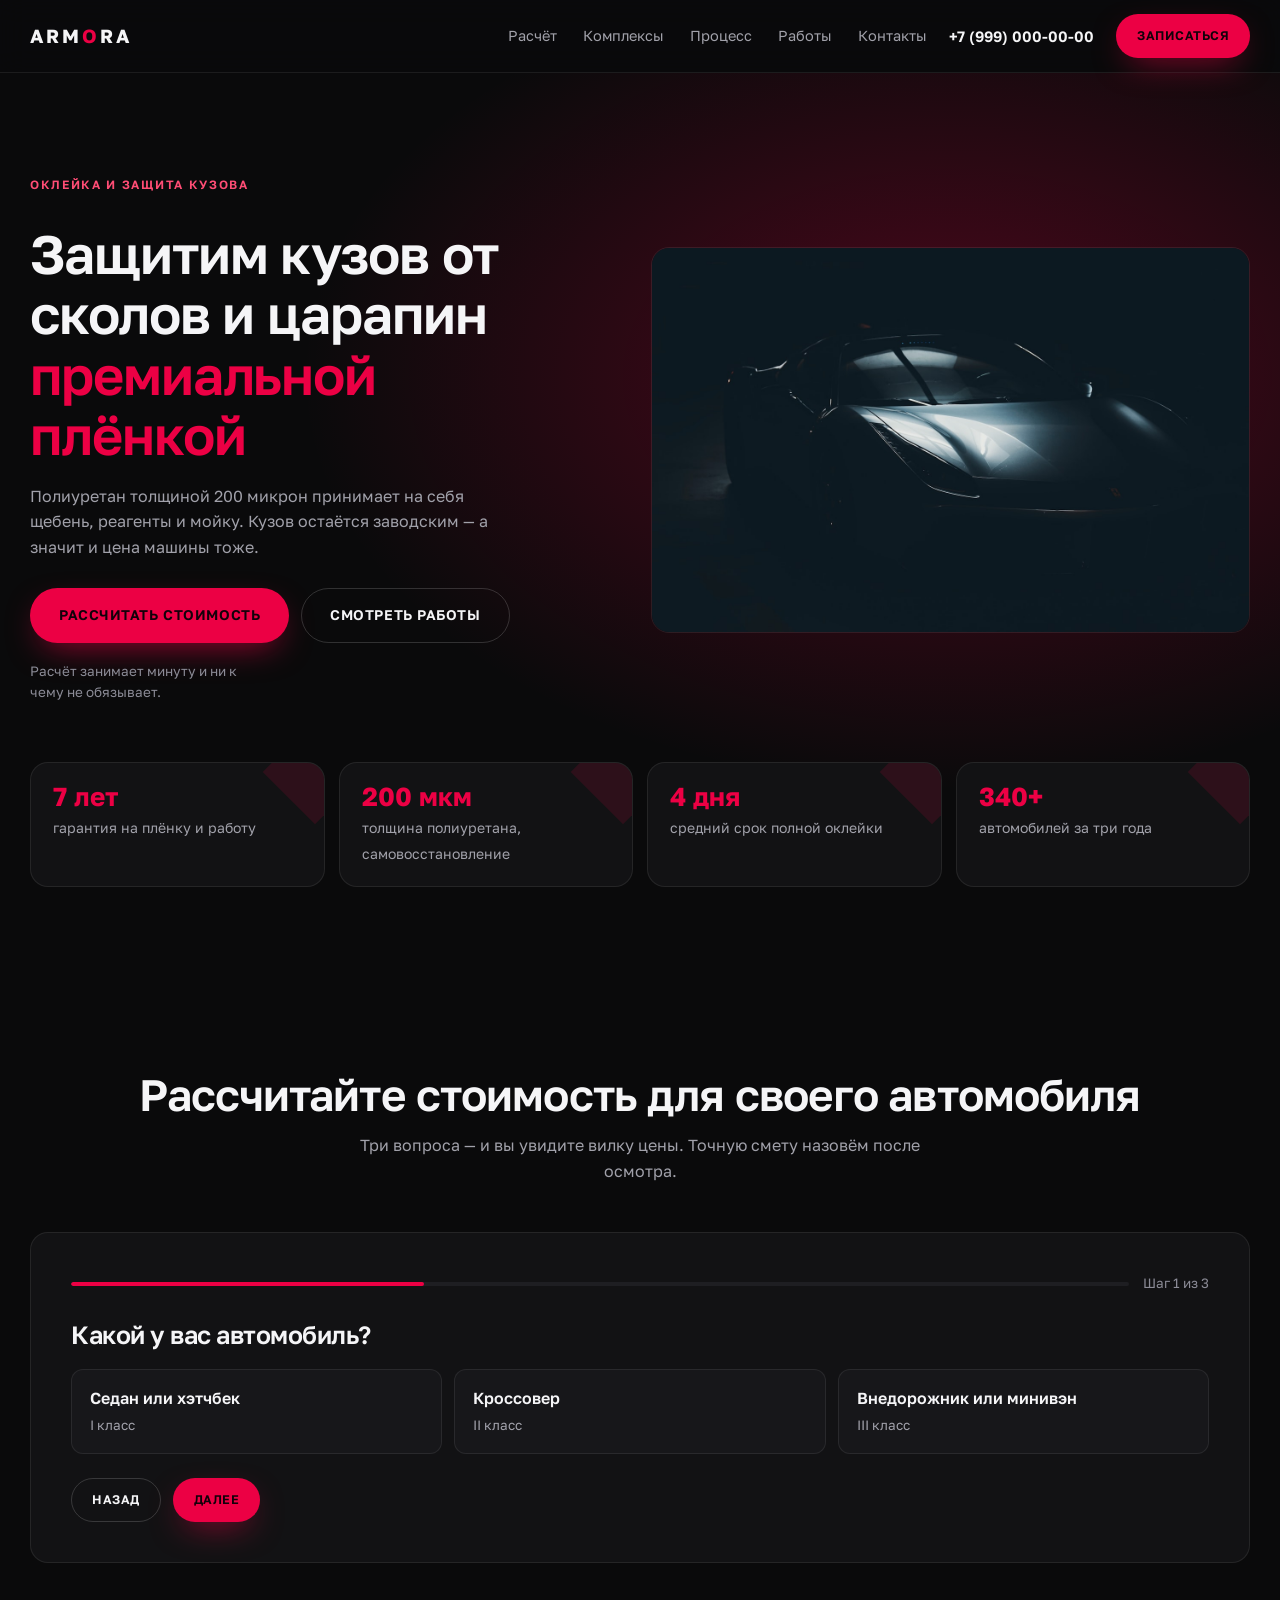
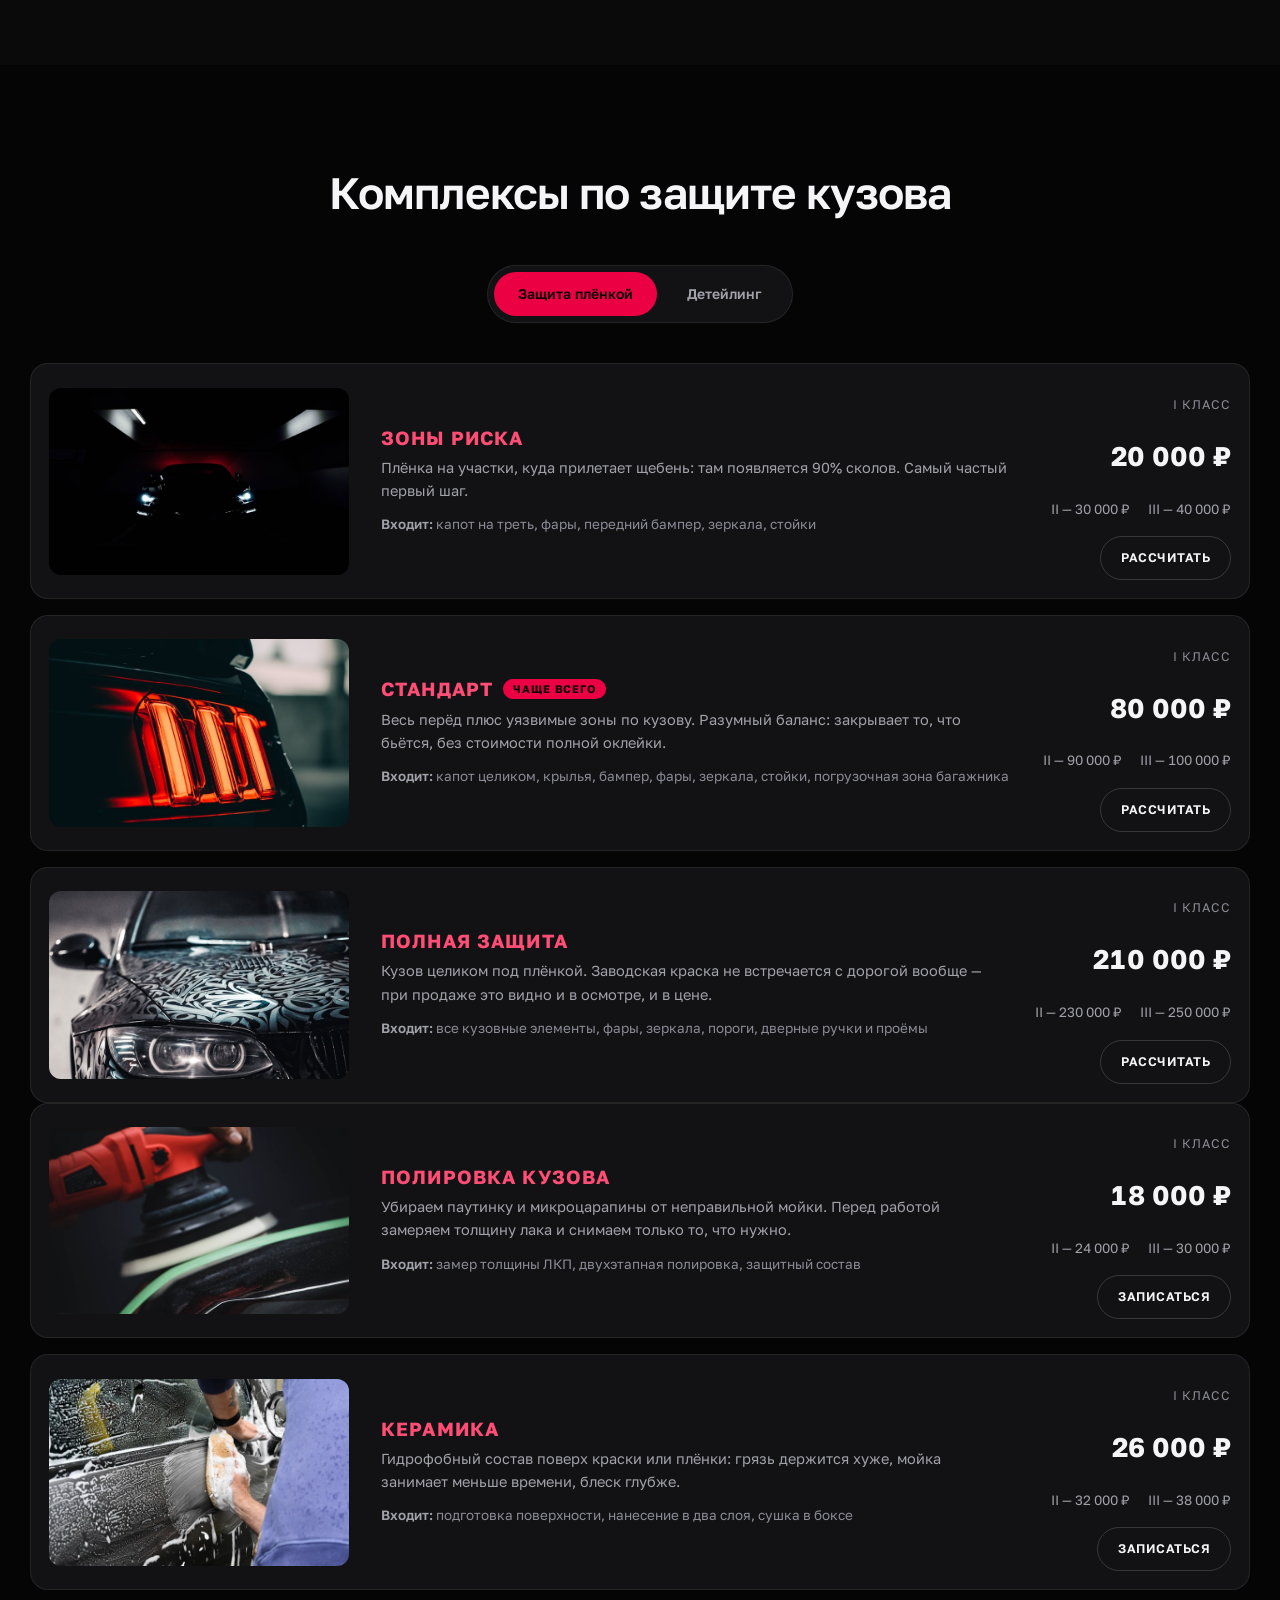
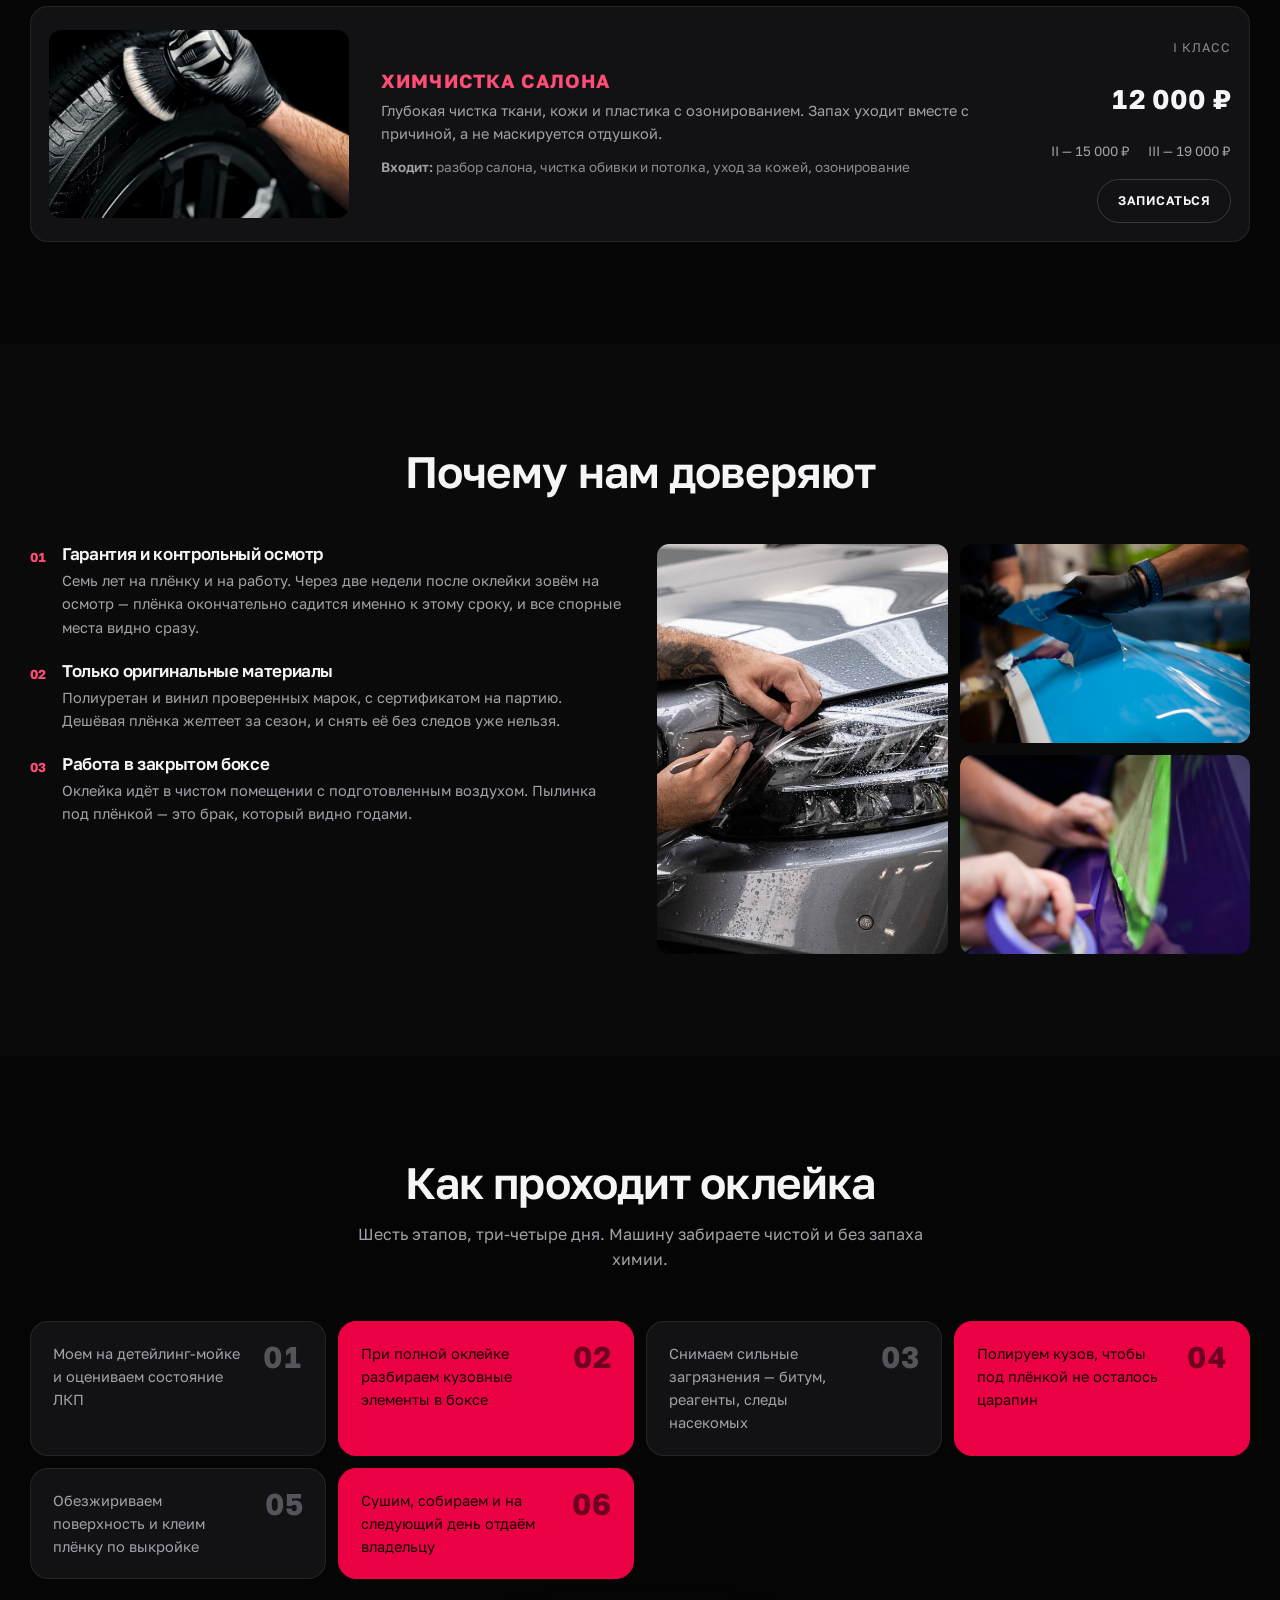
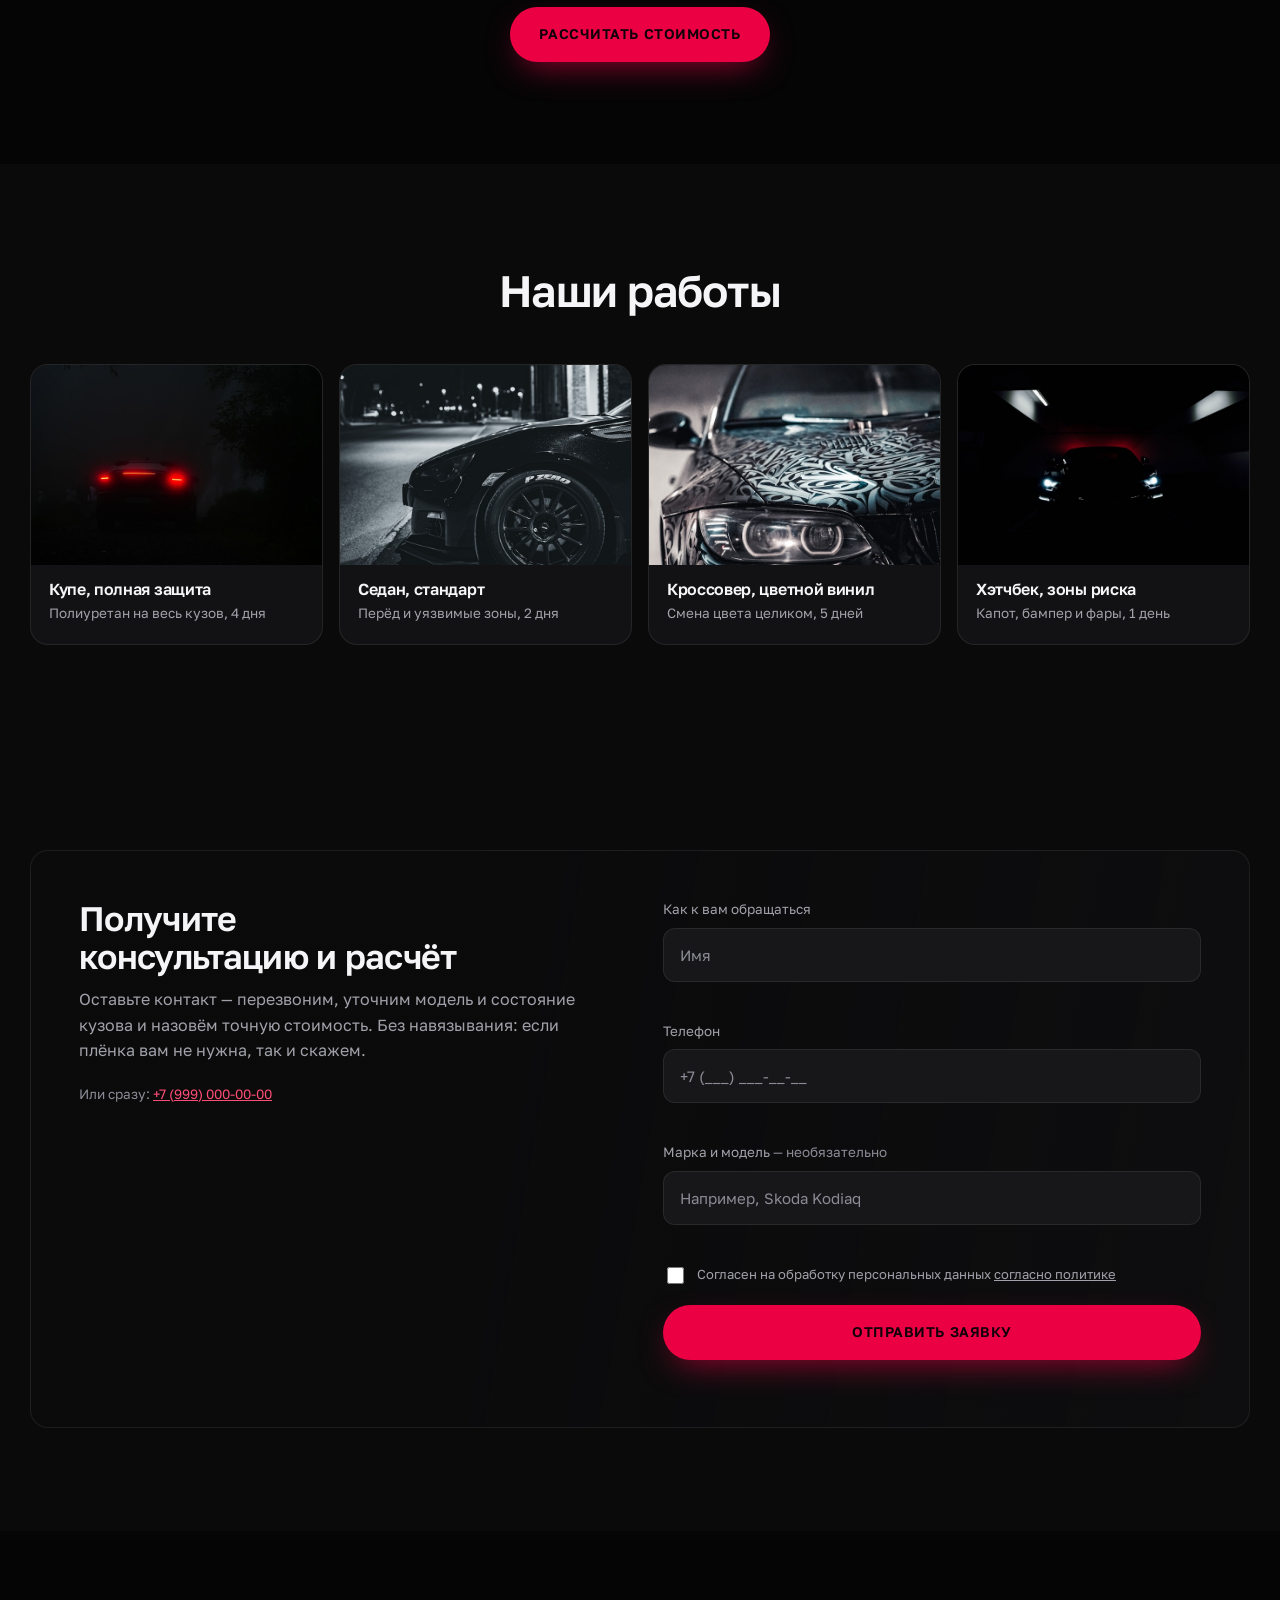
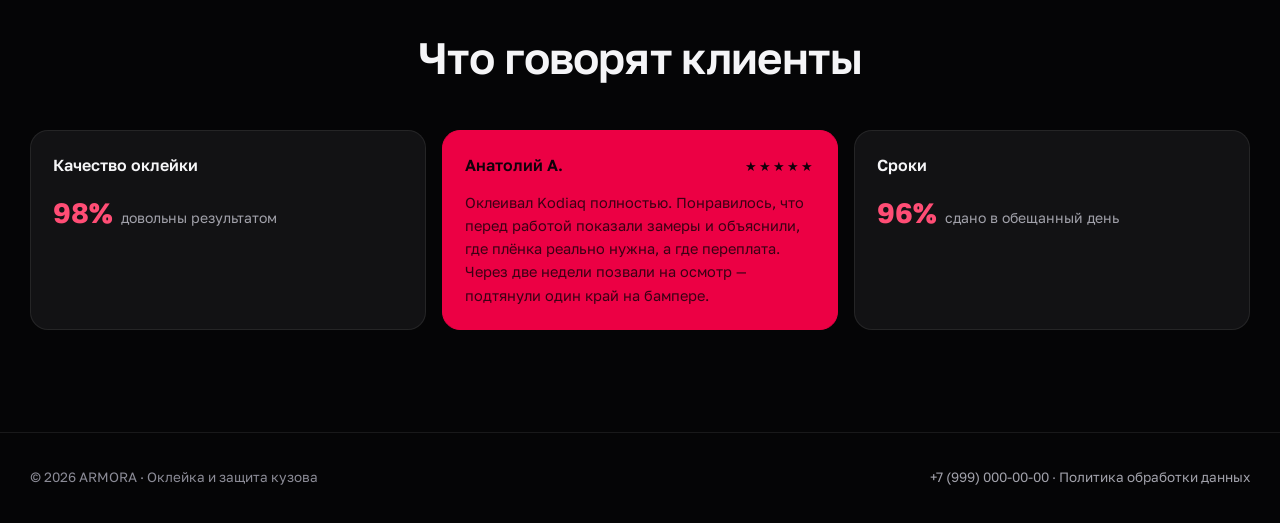
==== index.html @ 20a60ba0 "ARMORA — лендинг оклейки и защиты кузова Реализация по мотивам концепта Татьяны Кирхеснер с Behance." ====
<!DOCTYPE html>
<html lang="ru">
<head>
<meta charset="UTF-8">
<meta name="viewport" content="width=device-width, initial-scale=1">
<title>ARMORA — оклейка и защита кузова плёнкой</title>
<meta name="description" content="Защита кузова полиуретановой плёнкой: зоны риска, стандарт и полная оклейка. Гарантия 7 лет, расчёт стоимости за минуту, оригинальные материалы.">

<meta name="theme-color" content="#0a0a0b">
<meta property="og:type" content="website">
<meta property="og:title" content="ARMORA — оклейка и защита кузова плёнкой">
<meta property="og:description" content="Полиуретан и винил, гарантия 7 лет, расчёт стоимости за минуту.">

<link rel="icon" href="data:image/svg+xml,%3Csvg xmlns='http://www.w3.org/2000/svg' viewBox='0 0 32 32'%3E%3Crect width='32' height='32' rx='8' fill='%230a0a0b'/%3E%3Cpath d='M16 5l9 3.4v7.2c0 5.2-3.6 9.6-9 11.4-5.4-1.8-9-6.2-9-11.4V8.4z' fill='none' stroke='%23ec0044' stroke-width='2.2' stroke-linejoin='round'/%3E%3C/svg%3E">

<link rel="preconnect" href="https://fonts.googleapis.com">
<link rel="preconnect" href="https://fonts.gstatic.com" crossorigin>
<link href="https://fonts.googleapis.com/css2?family=Golos+Text:wght@400;500;600;700&display=swap&subset=cyrillic,latin" rel="stylesheet">
<link rel="stylesheet" href="css/style.css">

<script>document.documentElement.classList.add('js');</script>
</head>
<body>

<a class="skip-link" href="#main">Перейти к содержанию</a>

<header class="nav">
  <div class="wrap nav-inner">
    <a class="logo" href="#top">ARM<span>O</span>RA</a>

    <button class="nav-toggle" id="navToggle" type="button" aria-label="Открыть меню" aria-expanded="false" aria-controls="navLinks">
      <svg viewBox="0 0 24 24" fill="none" stroke="currentColor" stroke-width="1.9" stroke-linecap="round" aria-hidden="true">
        <path d="M4 7h16M4 12h16M4 17h16"/>
      </svg>
    </button>

    <nav class="nav-links" id="navLinks" aria-label="Разделы сайта">
      <a href="#calc">Расчёт</a>
      <a href="#packages">Комплексы</a>
      <a href="#process">Процесс</a>
      <a href="#works">Работы</a>
      <a href="#contact">Контакты</a>
    </nav>

    <a class="nav-phone" href="tel:+79990000000">+7 (999) 000-00-00</a>
    <a class="btn btn-primary btn-sm" href="#contact">Записаться</a>
  </div>
</header>

<main id="main">

  <!-- ── Герой ────────────────────────────────────────────────────────────── -->
  <section class="hero" id="top">
    <div class="wrap">
      <div class="hero-grid">
        <div>
          <p class="eyebrow">Оклейка и защита кузова</p>
          <h1>Защитим кузов от сколов и царапин <em>премиальной плёнкой</em></h1>
          <p class="hero-lead">
            Полиуретан толщиной 200 микрон принимает на себя щебень, реагенты
            и мойку. Кузов остаётся заводским — а значит и цена машины тоже.
          </p>
          <div class="hero-actions">
            <a class="btn btn-primary" href="#calc">Рассчитать стоимость</a>
            <a class="btn btn-ghost" href="#works">Смотреть работы</a>
          </div>
          <p class="hero-note" style="margin-top:18px">Расчёт занимает минуту и ни к чему не обязывает.</p>
        </div>

        <div class="hero-media">
          <img src="assets/photos/hero.jpg" width="1400" height="900" alt="Тёмный спортивный автомобиль в студийном освещении, кузов отражает свет"
               fetchpriority="high" decoding="async">
        </div>
      </div>

      <ul class="facts" style="list-style:none;padding:0">
        <li class="fact"><b>7 лет</b><span>гарантия на плёнку и работу</span></li>
        <li class="fact"><b>200 мкм</b><span>толщина полиуретана, самовосстановление</span></li>
        <li class="fact"><b>4 дня</b><span>средний срок полной оклейки</span></li>
        <li class="fact"><b>340+</b><span>автомобилей за три года</span></li>
      </ul>
    </div>
  </section>

  <!-- ── Калькулятор ──────────────────────────────────────────────────────── -->
  <section class="section" id="calc">
    <div class="wrap">
      <div class="section-head reveal">
        <h2 class="section-title">Рассчитайте стоимость для своего автомобиля</h2>
        <p class="section-sub">Три вопроса — и вы увидите вилку цены. Точную смету назовём после осмотра.</p>
      </div>

      <div class="calc reveal" id="calcBox">
        <div class="calc-progress">
          <div class="calc-bar"><i id="calcBar"></i></div>
          <span class="calc-step-label" id="calcStepLabel">Шаг 1 из 3</span>
        </div>

        <h3 class="calc-question" id="calcQuestion">Какой у вас автомобиль?</h3>

        <div class="calc-options" id="calcOptions" role="group" aria-labelledby="calcQuestion"></div>

        <div class="calc-nav">
          <button class="btn btn-ghost btn-sm" type="button" id="calcBack" hidden>Назад</button>
          <button class="btn btn-primary btn-sm" type="button" id="calcNext" disabled>Далее</button>
        </div>

        <div class="calc-result" id="calcResult" hidden>
          <p class="calc-step-label" style="margin:0 0 6px">Ориентировочная стоимость</p>
          <p class="calc-total" id="calcTotal" aria-live="polite">— ₽</p>
          <p class="calc-total"><small id="calcSummary"></small></p>
          <div class="calc-nav" style="margin-top:18px">
            <a class="btn btn-primary btn-sm" href="#contact">Оставить заявку</a>
            <button class="btn btn-ghost btn-sm" type="button" id="calcReset">Посчитать заново</button>
          </div>
        </div>
      </div>
    </div>
  </section>

  <!-- ── Комплексы ────────────────────────────────────────────────────────── -->
  <section class="section" id="packages" style="background:var(--bg-deep)">
    <div class="wrap">
      <div class="section-head reveal">
        <h2 class="section-title">Комплексы по защите кузова</h2>
      </div>

      <div class="tabs reveal" role="tablist" aria-label="Виды услуг">
        <button class="tab" role="tab" id="tab-film" aria-selected="true" aria-controls="panel-film" type="button">Защита плёнкой</button>
        <button class="tab" role="tab" id="tab-detail" aria-selected="false" aria-controls="panel-detail" type="button">Детейлинг</button>
      </div>

      <div class="tiers reveal" id="panel-film" role="tabpanel" aria-labelledby="tab-film">
        <article class="tier">
          <div class="tier-media">
            <img src="assets/photos/tier-1.jpg" width="720" height="460" loading="lazy" decoding="async"
                 alt="Передняя часть тёмного автомобиля с включёнными фарами в полумраке">
          </div>
          <div>
            <h3 class="tier-name">Зоны риска</h3>
            <p class="tier-desc">
              Плёнка на участки, куда прилетает щебень: там появляется 90% сколов.
              Самый частый первый шаг.
            </p>
            <p class="tier-includes"><b>Входит:</b> капот на треть, фары, передний бампер, зеркала, стойки</p>
          </div>
          <div class="tier-prices">
            <p class="tier-class">I класс</p>
            <p class="tier-price">20 000 ₽</p>
            <p class="tier-more"><span>II — 30 000 ₽</span><span>III — 40 000 ₽</span></p>
            <a class="btn btn-ghost btn-sm" href="#calc">Рассчитать</a>
          </div>
        </article>

        <article class="tier">
          <div class="tier-media">
            <img src="assets/photos/tier-2.jpg" width="720" height="460" loading="lazy" decoding="async"
                 alt="Крупный план красных задних фонарей автомобиля">
          </div>
          <div>
            <h3 class="tier-name">Стандарт <span class="tier-badge">чаще всего</span></h3>
            <p class="tier-desc">
              Весь перёд плюс уязвимые зоны по кузову. Разумный баланс: закрывает
              то, что бьётся, без стоимости полной оклейки.
            </p>
            <p class="tier-includes"><b>Входит:</b> капот целиком, крылья, бампер, фары, зеркала, стойки, погрузочная зона багажника</p>
          </div>
          <div class="tier-prices">
            <p class="tier-class">I класс</p>
            <p class="tier-price">80 000 ₽</p>
            <p class="tier-more"><span>II — 90 000 ₽</span><span>III — 100 000 ₽</span></p>
            <a class="btn btn-ghost btn-sm" href="#calc">Рассчитать</a>
          </div>
        </article>

        <article class="tier">
          <div class="tier-media">
            <img src="assets/photos/tier-3.jpg" width="720" height="460" loading="lazy" decoding="async"
                 alt="Автомобиль, оклеенный камуфляжной плёнкой, вид спереди">
          </div>
          <div>
            <h3 class="tier-name">Полная защита</h3>
            <p class="tier-desc">
              Кузов целиком под плёнкой. Заводская краска не встречается с
              дорогой вообще — при продаже это видно и в осмотре, и в цене.
            </p>
            <p class="tier-includes"><b>Входит:</b> все кузовные элементы, фары, зеркала, пороги, дверные ручки и проёмы</p>
          </div>
          <div class="tier-prices">
            <p class="tier-class">I класс</p>
            <p class="tier-price">210 000 ₽</p>
            <p class="tier-more"><span>II — 230 000 ₽</span><span>III — 250 000 ₽</span></p>
            <a class="btn btn-ghost btn-sm" href="#calc">Рассчитать</a>
          </div>
        </article>
      </div>

      <div class="tiers reveal" id="panel-detail" role="tabpanel" aria-labelledby="tab-detail" hidden>
        <article class="tier">
          <div class="tier-media">
            <img src="assets/photos/trust-3.jpg" width="640" height="420" loading="lazy" decoding="async"
                 alt="Полировальная машинка в работе на кузове автомобиля">
          </div>
          <div>
            <h3 class="tier-name">Полировка кузова</h3>
            <p class="tier-desc">
              Убираем паутинку и микроцарапины от неправильной мойки. Перед
              работой замеряем толщину лака и снимаем только то, что нужно.
            </p>
            <p class="tier-includes"><b>Входит:</b> замер толщины ЛКП, двухэтапная полировка, защитный состав</p>
          </div>
          <div class="tier-prices">
            <p class="tier-class">I класс</p>
            <p class="tier-price">18 000 ₽</p>
            <p class="tier-more"><span>II — 24 000 ₽</span><span>III — 30 000 ₽</span></p>
            <a class="btn btn-ghost btn-sm" href="#contact">Записаться</a>
          </div>
        </article>

        <article class="tier">
          <div class="tier-media">
            <img src="assets/photos/trust-2.jpg" width="640" height="420" loading="lazy" decoding="async"
                 alt="Мойка кузова автомобиля губкой с пеной">
          </div>
          <div>
            <h3 class="tier-name">Керамика</h3>
            <p class="tier-desc">
              Гидрофобный состав поверх краски или плёнки: грязь держится хуже,
              мойка занимает меньше времени, блеск глубже.
            </p>
            <p class="tier-includes"><b>Входит:</b> подготовка поверхности, нанесение в два слоя, сушка в боксе</p>
          </div>
          <div class="tier-prices">
            <p class="tier-class">I класс</p>
            <p class="tier-price">26 000 ₽</p>
            <p class="tier-more"><span>II — 32 000 ₽</span><span>III — 38 000 ₽</span></p>
            <a class="btn btn-ghost btn-sm" href="#contact">Записаться</a>
          </div>
        </article>

        <article class="tier">
          <div class="tier-media">
            <img src="assets/photos/process.jpg" width="760" height="520" loading="lazy" decoding="async"
                 alt="Рука в перчатке очищает колёсный диск щёткой">
          </div>
          <div>
            <h3 class="tier-name">Химчистка салона</h3>
            <p class="tier-desc">
              Глубокая чистка ткани, кожи и пластика с озонированием.
              Запах уходит вместе с причиной, а не маскируется отдушкой.
            </p>
            <p class="tier-includes"><b>Входит:</b> разбор салона, чистка обивки и потолка, уход за кожей, озонирование</p>
          </div>
          <div class="tier-prices">
            <p class="tier-class">I класс</p>
            <p class="tier-price">12 000 ₽</p>
            <p class="tier-more"><span>II — 15 000 ₽</span><span>III — 19 000 ₽</span></p>
            <a class="btn btn-ghost btn-sm" href="#contact">Записаться</a>
          </div>
        </article>
      </div>
    </div>
  </section>

  <!-- ── Доверие ──────────────────────────────────────────────────────────── -->
  <section class="section" id="trust">
    <div class="wrap">
      <div class="section-head reveal">
        <h2 class="section-title">Почему нам доверяют</h2>
      </div>

      <div class="trust reveal">
        <div class="trust-points">
          <div class="trust-point">
            <span class="trust-num">01</span>
            <div>
              <h3>Гарантия и контрольный осмотр</h3>
              <p>
                Семь лет на плёнку и на работу. Через две недели после оклейки
                зовём на осмотр — плёнка окончательно садится именно к этому сроку,
                и все спорные места видно сразу.
              </p>
            </div>
          </div>
          <div class="trust-point">
            <span class="trust-num">02</span>
            <div>
              <h3>Только оригинальные материалы</h3>
              <p>
                Полиуретан и винил проверенных марок, с сертификатом на партию.
                Дешёвая плёнка желтеет за сезон, и снять её без следов уже нельзя.
              </p>
            </div>
          </div>
          <div class="trust-point">
            <span class="trust-num">03</span>
            <div>
              <h3>Работа в закрытом боксе</h3>
              <p>
                Оклейка идёт в чистом помещении с подготовленным воздухом.
                Пылинка под плёнкой — это брак, который видно годами.
              </p>
            </div>
          </div>
        </div>

        <div class="mosaic">
          <figure><img src="assets/photos/trust-1.jpg" width="640" height="760" loading="lazy" decoding="async"
                       alt="Мастер разглаживает защитную плёнку на фаре автомобиля"></figure>
          <figure><img src="assets/photos/work-2.jpg" width="760" height="520" loading="lazy" decoding="async"
                       alt="Нанесение плёнки на кузов ракелем"></figure>
          <figure><img src="assets/photos/work-1.jpg" width="760" height="520" loading="lazy" decoding="async"
                       alt="Раскрой виниловой плёнки перед оклейкой"></figure>
        </div>
      </div>
    </div>
  </section>

  <!-- ── Процесс ──────────────────────────────────────────────────────────── -->
  <section class="section" id="process" style="background:var(--bg-deep)">
    <div class="wrap">
      <div class="section-head reveal">
        <h2 class="section-title">Как проходит оклейка</h2>
        <p class="section-sub">Шесть этапов, три-четыре дня. Машину забираете чистой и без запаха химии.</p>
      </div>

      <ol class="steps reveal" style="list-style:none;padding:0;margin:0">
        <li class="step"><p>Моем на детейлинг-мойке и оцениваем состояние ЛКП</p><span class="step-num">01</span></li>
        <li class="step"><p>При полной оклейке разбираем кузовные элементы в боксе</p><span class="step-num">02</span></li>
        <li class="step"><p>Снимаем сильные загрязнения — битум, реагенты, следы насекомых</p><span class="step-num">03</span></li>
        <li class="step"><p>Полируем кузов, чтобы под плёнкой не осталось царапин</p><span class="step-num">04</span></li>
        <li class="step"><p>Обезжириваем поверхность и клеим плёнку по выкройке</p><span class="step-num">05</span></li>
        <li class="step"><p>Сушим, собираем и на следующий день отдаём владельцу</p><span class="step-num">06</span></li>
      </ol>

      <div style="text-align:center;margin-top:28px" class="reveal">
        <a class="btn btn-primary" href="#calc">Рассчитать стоимость</a>
      </div>
    </div>
  </section>

  <!-- ── Работы ───────────────────────────────────────────────────────────── -->
  <section class="section" id="works">
    <div class="wrap">
      <div class="section-head reveal">
        <h2 class="section-title">Наши работы</h2>
      </div>

      <div class="works reveal">
        <article class="work">
          <img src="assets/photos/work-3.jpg" width="760" height="520" loading="lazy" decoding="async"
               alt="Задняя часть автомобиля с горящими фонарями в тумане">
          <div class="work-body"><h3>Купе, полная защита</h3><p>Полиуретан на весь кузов, 4 дня</p></div>
        </article>
        <article class="work">
          <img src="assets/photos/work-4.jpg" width="760" height="520" loading="lazy" decoding="async"
               alt="Колесо и крыло автомобиля крупным планом, чёрно-белый снимок">
          <div class="work-body"><h3>Седан, стандарт</h3><p>Перёд и уязвимые зоны, 2 дня</p></div>
        </article>
        <article class="work">
          <img src="assets/photos/tier-3.jpg" width="720" height="460" loading="lazy" decoding="async"
               alt="Автомобиль в камуфляжной виниловой плёнке">
          <div class="work-body"><h3>Кроссовер, цветной винил</h3><p>Смена цвета целиком, 5 дней</p></div>
        </article>
        <article class="work">
          <img src="assets/photos/tier-1.jpg" width="720" height="460" loading="lazy" decoding="async"
               alt="Тёмный автомобиль с включёнными фарами">
          <div class="work-body"><h3>Хэтчбек, зоны риска</h3><p>Капот, бампер и фары, 1 день</p></div>
        </article>
      </div>
    </div>
  </section>

  <!-- ── Заявка ───────────────────────────────────────────────────────────── -->
  <section class="section" id="contact">
    <div class="wrap">
      <div class="lead reveal">
        <div class="lead-inner">
          <div>
            <h2>Получите консультацию и расчёт</h2>
            <p>
              Оставьте контакт — перезвоним, уточним модель и состояние кузова
              и назовём точную стоимость. Без навязывания: если плёнка вам не
              нужна, так и скажем.
            </p>
            <p style="margin-top:20px;color:var(--faint);font-size:13.5px">
              Или сразу: <a href="tel:+79990000000" style="color:var(--accent-text)">+7 (999) 000-00-00</a>
            </p>
          </div>

          <form id="leadForm" novalidate>
            <label class="field" id="fieldName">
              <span>Как к вам обращаться</span>
              <input type="text" name="name" autocomplete="name" placeholder="Имя" required>
              <span class="field-error" data-error></span>
            </label>

            <label class="field" id="fieldPhone">
              <span>Телефон</span>
              <input type="tel" name="phone" autocomplete="tel" placeholder="+7 (___) ___-__-__" required>
              <span class="field-error" data-error></span>
            </label>

            <label class="field" id="fieldCar">
              <span>Марка и модель <span style="color:var(--faint)">— необязательно</span></span>
              <input type="text" name="car" placeholder="Например, Skoda Kodiaq">
              <span class="field-error" data-error></span>
            </label>

            <!-- Ловушка для ботов: человек этого поля не видит, автозаполнитель заполняет. -->
            <div style="position:absolute;left:-9999px" aria-hidden="true">
              <label>Не заполняйте<input type="text" name="website" tabindex="-1" autocomplete="off"></label>
            </div>

            <label class="consent" id="fieldConsent">
              <input type="checkbox" name="consent" required>
              <span>Согласен на обработку персональных данных <a href="privacy.html">согласно политике</a></span>
            </label>

            <button class="btn btn-primary" type="submit" style="width:100%">Отправить заявку</button>
            <p class="form-status" id="formStatus" role="status" aria-live="polite"></p>
          </form>
        </div>
      </div>
    </div>
  </section>

  <!-- ── Отзывы ───────────────────────────────────────────────────────────── -->
  <section class="section" id="reviews" style="background:var(--bg-deep)">
    <div class="wrap">
      <div class="section-head reveal">
        <h2 class="section-title">Что говорят клиенты</h2>
      </div>

      <div class="reviews reveal">
        <div class="review">
          <div class="review-top"><span class="review-name">Качество оклейки</span></div>
          <div class="score"><b>98%</b><span>довольны результатом</span></div>
        </div>

        <div class="review review--accent">
          <div class="review-top">
            <span class="review-name">Анатолий А.</span>
            <span class="review-stars" aria-label="Оценка 5 из 5">★★★★★</span>
          </div>
          <p class="review-text">
            Оклеивал Kodiaq полностью. Понравилось, что перед работой показали
            замеры и объяснили, где плёнка реально нужна, а где переплата.
            Через две недели позвали на осмотр — подтянули один край на бампере.
          </p>
        </div>

        <div class="review">
          <div class="review-top"><span class="review-name">Сроки</span></div>
          <div class="score"><b>96%</b><span>сдано в обещанный день</span></div>
        </div>
      </div>
    </div>
  </section>

</main>

<footer class="site-footer">
  <div class="wrap footer-inner">
    <span>© <span id="year">2026</span> ARMORA · Оклейка и защита кузова</span>
    <span><a href="tel:+79990000000">+7 (999) 000-00-00</a> · <a href="privacy.html">Политика обработки данных</a></span>
  </div>
</footer>

<script src="js/main.js"></script>
</body>
</html>
---- css/style.css ----
/* ============================================================================
   ARMORA — оклейка и защита кузова.

   Реализация по мотивам концепта Татьяны Кирхеснер (Behance, «Landing Page
   auto | Сайт оклейка авто»). Палитра снята пипеткой с макета: фон #0c0c0c,
   акцент #ec0044.

   Ни фреймворков, ни сборки: только эти три файла. Страница должна
   открываться на телефоне в дороге, а не ждать мегабайты скриптов.
   ============================================================================ */

:root {
  --bg: #0a0a0b;
  --bg-deep: #050506;
  --surface: #121214;
  --surface-2: #17171a;
  --surface-3: #1e1e22;

  --text: #f5f5f7;
  --muted: #a1a1aa;
  /* Замерено: #71717a давал 3.87:1 на карточке — ниже нормы для мелкого
     текста, а им набраны подписи классов и шагов. #8b8b96 даёт 5.55:1 на
     карточке и 5.87:1 на фоне, оставаясь заметно тише основного текста. */
  --faint: #8b8b96;

  --accent: #ec0044;
  --accent-hot: #ff2a5f;
  --accent-soft: rgba(236, 0, 68, 0.12);
  --accent-line: rgba(236, 0, 68, 0.28);

  /* Акцент бывает двух видов, и путать их нельзя.

     --accent — заливка: кнопки, плашки, полоска прогресса. Как ТЕКСТ он
     годится только крупным кеглем: на поверхности карточки даёт 4.14:1,
     это ниже нормы 4.5 для обычного текста.

     --accent-text — тот же цвет, осветлённый до 5.85:1 на карточке и
     6.19:1 на фоне. Им набирается всё мелкое: надзаголовки, ссылки,
     подписи. Разница на глаз почти незаметна, а читаемость другая. */
  --accent-text: #ff4d75;

  /* Тёмный текст на малиновой заливке: 4.51:1 против 4.1:1 у белого. */
  --on-accent: #12000a;

  --border: rgba(255, 255, 255, 0.08);
  --border-strong: rgba(255, 255, 255, 0.16);

  --radius: 18px;
  --radius-sm: 12px;
  --radius-pill: 999px;

  --maxw: 1220px;
  --t: 220ms cubic-bezier(0.4, 0, 0.2, 1);

  --font: 'Golos Text', -apple-system, BlinkMacSystemFont, 'Segoe UI', Roboto, sans-serif;
}

*, *::before, *::after { box-sizing: border-box; }

html { scroll-behavior: smooth; }

body {
  margin: 0;
  background: var(--bg);
  color: var(--text);
  font-family: var(--font);
  font-size: 16px;
  line-height: 1.6;
  -webkit-font-smoothing: antialiased;
  /* Перебивает горизонтальный вынос декоративных свечений. */
  overflow-x: hidden;
}

/* height:auto обязателен. В разметке у картинок проставлены width и height —
   они резервируют место и не дают странице дёргаться при загрузке. Но без
   height:auto браузер считает высоту заданной, и любой aspect-ratio ниже
   молча игнорируется: карточки вытягивались вдвое. */
img { max-width: 100%; height: auto; display: block; }

a { color: inherit; }

h1, h2, h3 { line-height: 1.12; margin: 0; letter-spacing: -0.02em; font-weight: 600; }

.wrap {
  width: min(100% - 40px, var(--maxw));
  margin-inline: auto;
}

.section { padding: clamp(56px, 8vw, 104px) 0; }

.section-head { margin-bottom: clamp(28px, 4vw, 48px); }

.section-title {
  font-size: clamp(26px, 4.2vw, 44px);
  text-align: center;
  text-wrap: balance;
}

.section-sub {
  color: var(--muted);
  text-align: center;
  max-width: 62ch;
  margin: 14px auto 0;
}

.eyebrow {
  display: inline-flex;
  align-items: center;
  gap: 8px;
  font-size: 12px;
  letter-spacing: 0.14em;
  text-transform: uppercase;
  color: var(--accent-text);
  font-weight: 600;
}

.skip-link {
  position: absolute;
  left: -9999px;
  top: 0;
  background: var(--accent);
  color: var(--on-accent);
  padding: 12px 18px;
  z-index: 100;
  border-radius: 0 0 var(--radius-sm) 0;
}
.skip-link:focus { left: 0; }

/* ── Кнопки ───────────────────────────────────────────────────────────────── */

.btn {
  display: inline-flex;
  align-items: center;
  justify-content: center;
  gap: 10px;
  padding: 15px 28px;
  border: 1px solid transparent;
  border-radius: var(--radius-pill);
  font: inherit;
  font-weight: 600;
  font-size: 14px;
  letter-spacing: 0.04em;
  text-transform: uppercase;
  text-decoration: none;
  cursor: pointer;
  transition: transform var(--t), background var(--t), border-color var(--t), box-shadow var(--t);
}

.btn-primary {
  background: var(--accent);
  color: var(--on-accent);
  box-shadow: 0 12px 34px -12px rgba(236, 0, 68, 0.75);
}
.btn-primary:hover { background: var(--accent-hot); transform: translateY(-2px); }

.btn-ghost {
  background: transparent;
  color: var(--text);
  border-color: var(--border-strong);
}
.btn-ghost:hover { border-color: var(--accent); color: var(--accent); }

.btn-sm { padding: 11px 20px; font-size: 12.5px; }

:where(a, button, input, select, textarea, [tabindex]):focus-visible {
  outline: 2px solid var(--accent-hot);
  outline-offset: 3px;
  border-radius: 6px;
}

/* ── Шапка ────────────────────────────────────────────────────────────────── */

.nav {
  position: sticky;
  top: 0;
  z-index: 40;
  background: rgba(10, 10, 11, 0.82);
  backdrop-filter: blur(14px);
  border-bottom: 1px solid var(--border);
}

.nav-inner {
  display: flex;
  align-items: center;
  gap: 22px;
  padding: 14px 0;
}

.logo {
  font-weight: 700;
  font-size: 19px;
  letter-spacing: 0.16em;
  text-decoration: none;
  white-space: nowrap;
}
.logo span { color: var(--accent); }

.nav-links {
  display: flex;
  gap: 26px;
  margin-left: auto;
  font-size: 14.5px;
}
.nav-links a { color: var(--muted); text-decoration: none; transition: color var(--t); }
.nav-links a:hover { color: var(--text); }

.nav-phone {
  font-weight: 600;
  text-decoration: none;
  white-space: nowrap;
  font-size: 15px;
}

.nav-toggle {
  display: none;
  margin-left: auto;
  background: transparent;
  border: 1px solid var(--border-strong);
  border-radius: var(--radius-sm);
  color: var(--text);
  padding: 8px;
  cursor: pointer;
}
.nav-toggle svg { width: 22px; height: 22px; display: block; }

/* ── Герой ────────────────────────────────────────────────────────────────── */

.hero {
  position: relative;
  padding: clamp(48px, 7vw, 90px) 0 clamp(40px, 5vw, 64px);
  overflow: hidden;
}

/* Свечение под машиной — то самое красное зарево из макета.
   Радиальный градиент, а не картинка: масштабируется без веса. */
.hero::before {
  content: '';
  position: absolute;
  inset: -20% -10% auto -10%;
  height: 120%;
  background: radial-gradient(60% 55% at 70% 45%, rgba(236, 0, 68, 0.30), transparent 70%);
  pointer-events: none;
}

.hero-grid {
  position: relative;
  display: grid;
  grid-template-columns: minmax(0, 1fr) minmax(0, 1.05fr);
  gap: clamp(24px, 4vw, 56px);
  align-items: center;
}

.hero h1 {
  font-size: clamp(30px, 5vw, 54px);
  margin: 18px 0 18px;
  text-wrap: balance;
}
.hero h1 em { font-style: normal; color: var(--accent); }

.hero-lead { color: var(--muted); max-width: 46ch; margin: 0 0 28px; }

.hero-actions { display: flex; flex-wrap: wrap; gap: 12px; align-items: center; }

.hero-note { color: var(--faint); font-size: 13.5px; max-width: 30ch; }

.hero-media { position: relative; }
.hero-media img {
  width: 100%;
  border-radius: var(--radius);
  border: 1px solid var(--border);
}

/* ── Плашки под героем ────────────────────────────────────────────────────── */

.facts {
  display: grid;
  grid-template-columns: repeat(auto-fit, minmax(200px, 1fr));
  gap: 14px;
  margin-top: clamp(28px, 4vw, 44px);
  position: relative;
}

.fact {
  background: var(--surface);
  border: 1px solid var(--border);
  border-radius: var(--radius);
  padding: 20px 22px;
  position: relative;
  overflow: hidden;
}

/* Угловой скос — приём из макета: диагональная малиновая метка в углу. */
.fact::after {
  content: '';
  position: absolute;
  right: -28px;
  top: -28px;
  width: 74px;
  height: 74px;
  background: var(--accent-soft);
  transform: rotate(45deg);
}

.fact b {
  display: block;
  font-size: 26px;
  font-weight: 700;
  color: var(--accent);
  line-height: 1.1;
  margin-bottom: 4px;
}
.fact span { color: var(--muted); font-size: 14px; }

/* ── Калькулятор ──────────────────────────────────────────────────────────── */

.calc {
  background: var(--surface);
  border: 1px solid var(--border);
  border-radius: var(--radius);
  padding: clamp(22px, 4vw, 40px);
}

.calc-progress {
  display: flex;
  align-items: center;
  gap: 14px;
  margin-bottom: 26px;
}

.calc-bar {
  flex: 1;
  height: 4px;
  background: var(--surface-3);
  border-radius: var(--radius-pill);
  overflow: hidden;
}
.calc-bar i {
  display: block;
  height: 100%;
  width: 25%;
  background: var(--accent);
  border-radius: inherit;
  transition: width var(--t);
}
.calc-step-label { color: var(--faint); font-size: 13.5px; white-space: nowrap; }

.calc-question { font-size: clamp(19px, 2.6vw, 25px); margin-bottom: 20px; }

.calc-options {
  display: grid;
  grid-template-columns: repeat(auto-fit, minmax(190px, 1fr));
  gap: 12px;
  margin-bottom: 24px;
}

.calc-option {
  display: flex;
  flex-direction: column;
  gap: 4px;
  text-align: left;
  padding: 16px 18px;
  background: var(--surface-2);
  border: 1px solid var(--border);
  border-radius: var(--radius-sm);
  color: var(--text);
  font: inherit;
  cursor: pointer;
  transition: border-color var(--t), background var(--t);
}
.calc-option:hover { border-color: var(--border-strong); }
.calc-option[aria-pressed='true'] {
  border-color: var(--accent);
  background: var(--accent-soft);
}
.calc-option strong { font-weight: 600; }
.calc-option span { color: var(--muted); font-size: 13.5px; }

.calc-nav { display: flex; gap: 12px; flex-wrap: wrap; align-items: center; }

.calc-result {
  border-top: 1px solid var(--border);
  margin-top: 24px;
  padding-top: 24px;
}
.calc-total {
  font-size: clamp(28px, 5vw, 42px);
  font-weight: 700;
  color: var(--accent);
  line-height: 1.1;
  font-variant-numeric: tabular-nums;
}
.calc-total small { display: block; font-size: 14px; font-weight: 400; color: var(--muted); margin-top: 6px; }

/* ── Комплексы ────────────────────────────────────────────────────────────── */

.tabs {
  display: flex;
  gap: 6px;
  padding: 6px;
  background: var(--surface);
  border: 1px solid var(--border);
  border-radius: var(--radius-pill);
  width: fit-content;
  margin: 0 auto clamp(26px, 4vw, 40px);
  max-width: 100%;
  flex-wrap: wrap;
  justify-content: center;
}
.tab {
  padding: 11px 24px;
  border: 0;
  border-radius: var(--radius-pill);
  background: transparent;
  color: var(--muted);
  font: inherit;
  font-weight: 600;
  font-size: 14px;
  cursor: pointer;
  transition: background var(--t), color var(--t);
}
.tab[aria-selected='true'] { background: var(--accent); color: var(--on-accent); }

.tiers { display: grid; gap: 16px; }

.tier {
  display: grid;
  grid-template-columns: minmax(200px, 300px) minmax(0, 1fr) auto;
  gap: clamp(16px, 3vw, 32px);
  align-items: center;
  background: var(--surface);
  border: 1px solid var(--border);
  border-radius: var(--radius);
  padding: 18px;
  transition: border-color var(--t);
}
.tier:hover { border-color: var(--accent-line); }

.tier-media img {
  width: 100%;
  aspect-ratio: 16 / 10;
  object-fit: cover;
  border-radius: var(--radius-sm);
}

.tier-name {
  font-size: 19px;
  font-weight: 700;
  color: var(--accent-text);
  letter-spacing: 0.06em;
  text-transform: uppercase;
  display: flex;
  align-items: center;
  gap: 10px;
  flex-wrap: wrap;
}
.tier-badge {
  font-size: 11px;
  letter-spacing: 0.08em;
  padding: 4px 10px;
  border-radius: var(--radius-pill);
  background: var(--accent);
  color: var(--on-accent);
  text-transform: uppercase;
}
.tier-desc { color: var(--muted); font-size: 14.5px; margin: 8px 0 12px; }
.tier-includes { color: var(--faint); font-size: 13.5px; margin: 0; }
.tier-includes b { color: var(--muted); font-weight: 600; }

.tier-prices { text-align: right; min-width: 190px; }
.tier-price {
  font-size: 27px;
  font-weight: 700;
  line-height: 1.1;
  font-variant-numeric: tabular-nums;
}
.tier-class { color: var(--faint); font-size: 12.5px; text-transform: uppercase; letter-spacing: 0.08em; }
.tier-more {
  display: flex;
  gap: 18px;
  justify-content: flex-end;
  margin: 12px 0 16px;
  color: var(--muted);
  font-size: 13.5px;
  font-variant-numeric: tabular-nums;
}

/* ── Доверие ──────────────────────────────────────────────────────────────── */

.trust { display: grid; grid-template-columns: repeat(auto-fit, minmax(280px, 1fr)); gap: clamp(18px, 3vw, 34px); }

.trust-points { display: grid; gap: 22px; align-content: start; }

.trust-point { display: grid; grid-template-columns: auto minmax(0, 1fr); gap: 16px; }
.trust-num {
  font-size: 13px;
  font-weight: 700;
  color: var(--accent-text);
  font-variant-numeric: tabular-nums;
  padding-top: 3px;
}
.trust-point h3 { font-size: 17px; margin-bottom: 6px; }
.trust-point p { color: var(--muted); font-size: 14.5px; margin: 0; }

.mosaic {
  display: grid;
  grid-template-columns: repeat(2, minmax(0, 1fr));
  gap: 12px;
}
.mosaic img { width: 100%; height: 100%; object-fit: cover; border-radius: var(--radius-sm); }
.mosaic figure { margin: 0; min-height: 0; }
.mosaic figure:first-child { grid-row: span 2; }

/* ── Процесс ──────────────────────────────────────────────────────────────── */

.steps {
  display: grid;
  grid-template-columns: repeat(auto-fit, minmax(250px, 1fr));
  gap: 12px;
}

.step {
  background: var(--surface);
  border: 1px solid var(--border);
  border-radius: var(--radius);
  padding: 20px 22px;
  display: grid;
  grid-template-columns: minmax(0, 1fr) auto;
  gap: 12px;
  align-items: start;
}
/* Чередование, как в макете: часть шагов залита акцентом. */
.step:nth-child(2n) { background: var(--accent); border-color: var(--accent); color: var(--on-accent); }
/* На малиновом номер задаётся своей прозрачностью: 0.45 давало 2.93:1. */
.step:nth-child(2n) .step-num { color: rgba(18, 0, 10, 0.58); opacity: 1; }

.step p { margin: 0; font-size: 14.5px; }
.step:not(:nth-child(2n)) p { color: var(--muted); }

/* Номер шага — крупная приглушённая цифра. Раньше он брал --surface-3 и
   давал 1.13:1: на экране его просто не существовало. Теперь виден как
   тихий ориентир, но не спорит с текстом. */
.step-num {
  font-size: 30px;
  font-weight: 700;
  line-height: 1;
  color: var(--faint);
  opacity: 0.55;
  font-variant-numeric: tabular-nums;
}

/* ── Работы ───────────────────────────────────────────────────────────────── */

.works { display: grid; grid-template-columns: repeat(auto-fit, minmax(260px, 1fr)); gap: 16px; }

.work {
  background: var(--surface);
  border: 1px solid var(--border);
  border-radius: var(--radius);
  overflow: hidden;
  transition: border-color var(--t), transform var(--t);
}
.work:hover { border-color: var(--accent-line); transform: translateY(-3px); }
.work img { width: 100%; aspect-ratio: 16 / 11; object-fit: cover; }
.work-body { padding: 16px 18px 20px; }
.work-body h3 { font-size: 16px; margin-bottom: 4px; }
.work-body p { color: var(--muted); font-size: 13.5px; margin: 0; }

/* ── Заявка ───────────────────────────────────────────────────────────────── */

.lead {
  position: relative;
  border-radius: var(--radius);
  overflow: hidden;
  border: 1px solid var(--border);
  background:
    linear-gradient(100deg, rgba(10, 10, 11, 0.94) 38%, rgba(10, 10, 11, 0.55) 100%),
    var(--surface);
}
.lead-inner {
  display: grid;
  grid-template-columns: repeat(auto-fit, minmax(280px, 1fr));
  gap: clamp(22px, 4vw, 46px);
  padding: clamp(24px, 4vw, 48px);
  position: relative;
}
.lead h2 { font-size: clamp(22px, 3.4vw, 34px); margin-bottom: 12px; text-wrap: balance; }
.lead p { color: var(--muted); margin: 0; }

.field { display: grid; gap: 7px; margin-bottom: 16px; }
.field > span { font-size: 13.5px; color: var(--muted); }
.field input, .field textarea {
  width: 100%;
  padding: 14px 16px;
  background: var(--surface-2);
  border: 1px solid var(--border);
  border-radius: var(--radius-sm);
  color: var(--text);
  font: inherit;
  font-size: 15px;
  transition: border-color var(--t);
}
.field input:hover, .field textarea:hover { border-color: var(--border-strong); }
.field input::placeholder { color: var(--faint); }
.field.is-error input { border-color: var(--accent); }
.field-error { color: var(--accent-text); font-size: 13px; min-height: 1.2em; }

.consent {
  display: grid;
  grid-template-columns: auto minmax(0, 1fr);
  gap: 10px;
  align-items: start;
  font-size: 13px;
  color: var(--muted);
  margin-bottom: 18px;
}
.consent input { margin-top: 3px; accent-color: var(--accent); width: 17px; height: 17px; }
.consent a { color: var(--muted); }

.form-status { margin-top: 14px; font-size: 14px; min-height: 1.4em; }
.form-status.is-ok { color: #4ade80; }
.form-status.is-error { color: var(--accent-text); }

/* ── Отзывы ───────────────────────────────────────────────────────────────── */

.reviews { display: grid; grid-template-columns: repeat(auto-fit, minmax(250px, 1fr)); gap: 16px; }

.review {
  background: var(--surface);
  border: 1px solid var(--border);
  border-radius: var(--radius);
  padding: 22px;
}
.review--accent { background: var(--accent); border-color: var(--accent); color: var(--on-accent); }
.review--accent .review-text { color: rgba(18, 0, 10, 0.82); }

.review-top { display: flex; justify-content: space-between; gap: 12px; align-items: center; margin-bottom: 12px; }
.review-name { font-weight: 600; }
.review-stars { color: var(--accent-text); letter-spacing: 2px; font-size: 13px; }
.review--accent .review-stars { color: var(--on-accent); }
.review-text { color: var(--muted); font-size: 14.5px; margin: 0; }

.score { display: flex; align-items: baseline; gap: 8px; }
.score b { font-size: 28px; font-weight: 700; color: var(--accent-text); font-variant-numeric: tabular-nums; }
.score span { color: var(--muted); font-size: 14px; }

/* ── Подвал ───────────────────────────────────────────────────────────────── */

.site-footer {
  border-top: 1px solid var(--border);
  padding: 34px 0;
  background: var(--bg-deep);
}
.footer-inner {
  display: flex;
  flex-wrap: wrap;
  gap: 14px 26px;
  justify-content: space-between;
  align-items: center;
  color: var(--faint);
  font-size: 13.5px;
}
.footer-inner a { color: var(--muted); text-decoration: none; }
.footer-inner a:hover { color: var(--accent); }

/* ── Появление блоков ─────────────────────────────────────────────────────── */

.js .reveal { opacity: 0; transform: translateY(18px); transition: opacity 520ms ease, transform 520ms ease; }
.js .reveal.is-visible { opacity: 1; transform: none; }

/* ── Адаптив ──────────────────────────────────────────────────────────────── */

@media (max-width: 900px) {
  .hero-grid { grid-template-columns: minmax(0, 1fr); }
  .hero-media { order: -1; }
  .tier { grid-template-columns: minmax(0, 1fr); }
  .tier-prices { text-align: left; }
  .tier-more { justify-content: flex-start; }
  .nav-links {
    display: none;
    position: absolute;
    left: 0;
    right: 0;
    top: 100%;
    flex-direction: column;
    gap: 0;
    background: var(--surface);
    border-bottom: 1px solid var(--border);
    padding: 8px 20px 18px;
  }
  .nav-links.is-open { display: flex; }
  .nav-links a { padding: 12px 0; border-bottom: 1px solid var(--border); }
  .nav-toggle { display: block; }
  .nav-phone { display: none; }
  .nav-inner { position: relative; }
}

@media (max-width: 560px) {
  .wrap { width: min(100% - 28px, var(--maxw)); }
  .mosaic figure:first-child { grid-row: auto; }
  .btn { width: 100%; }
  .hero-actions .btn { width: auto; flex: 1 1 200px; }
}

/* Уважаем системную настройку: анимации выключаются целиком. */
@media (prefers-reduced-motion: reduce) {
  html { scroll-behavior: auto; }
  *, *::before, *::after {
    animation-duration: 0.01ms !important;
    transition-duration: 0.01ms !important;
  }
  .js .reveal { opacity: 1; transform: none; }
}
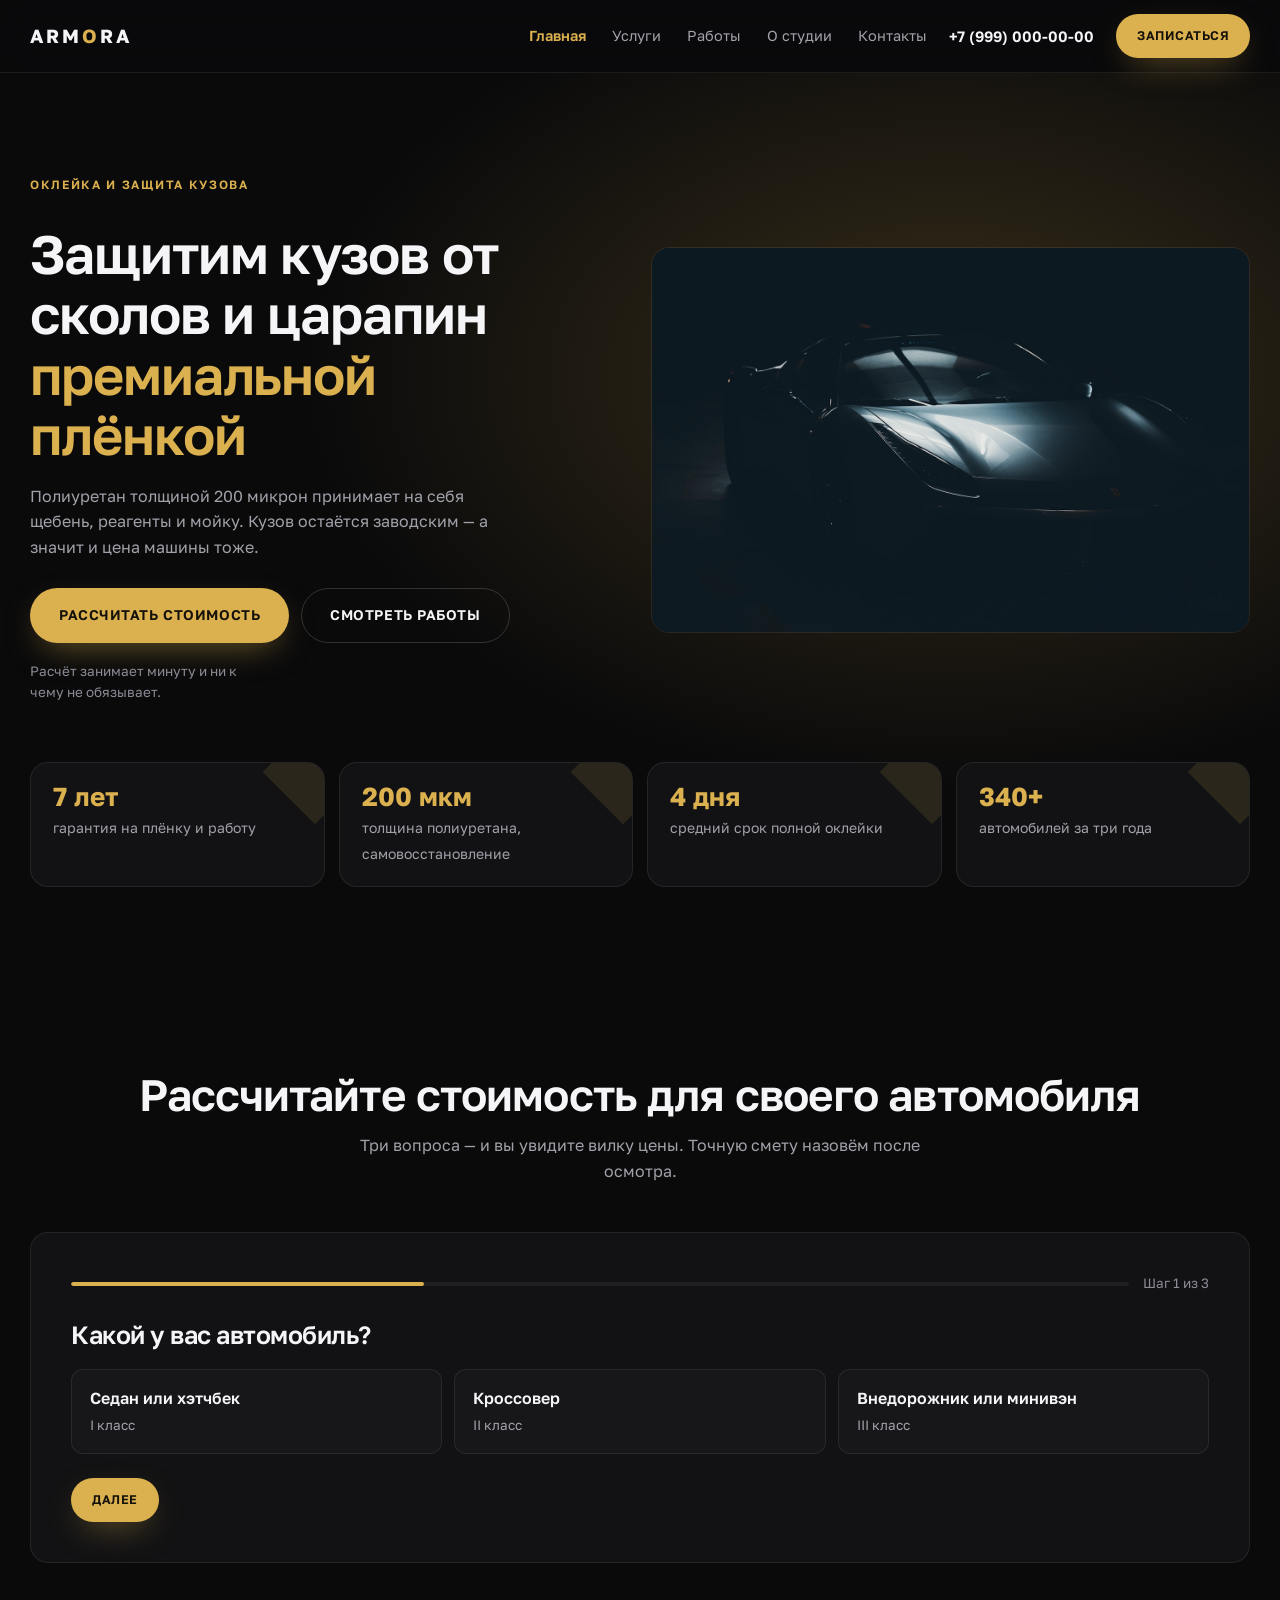
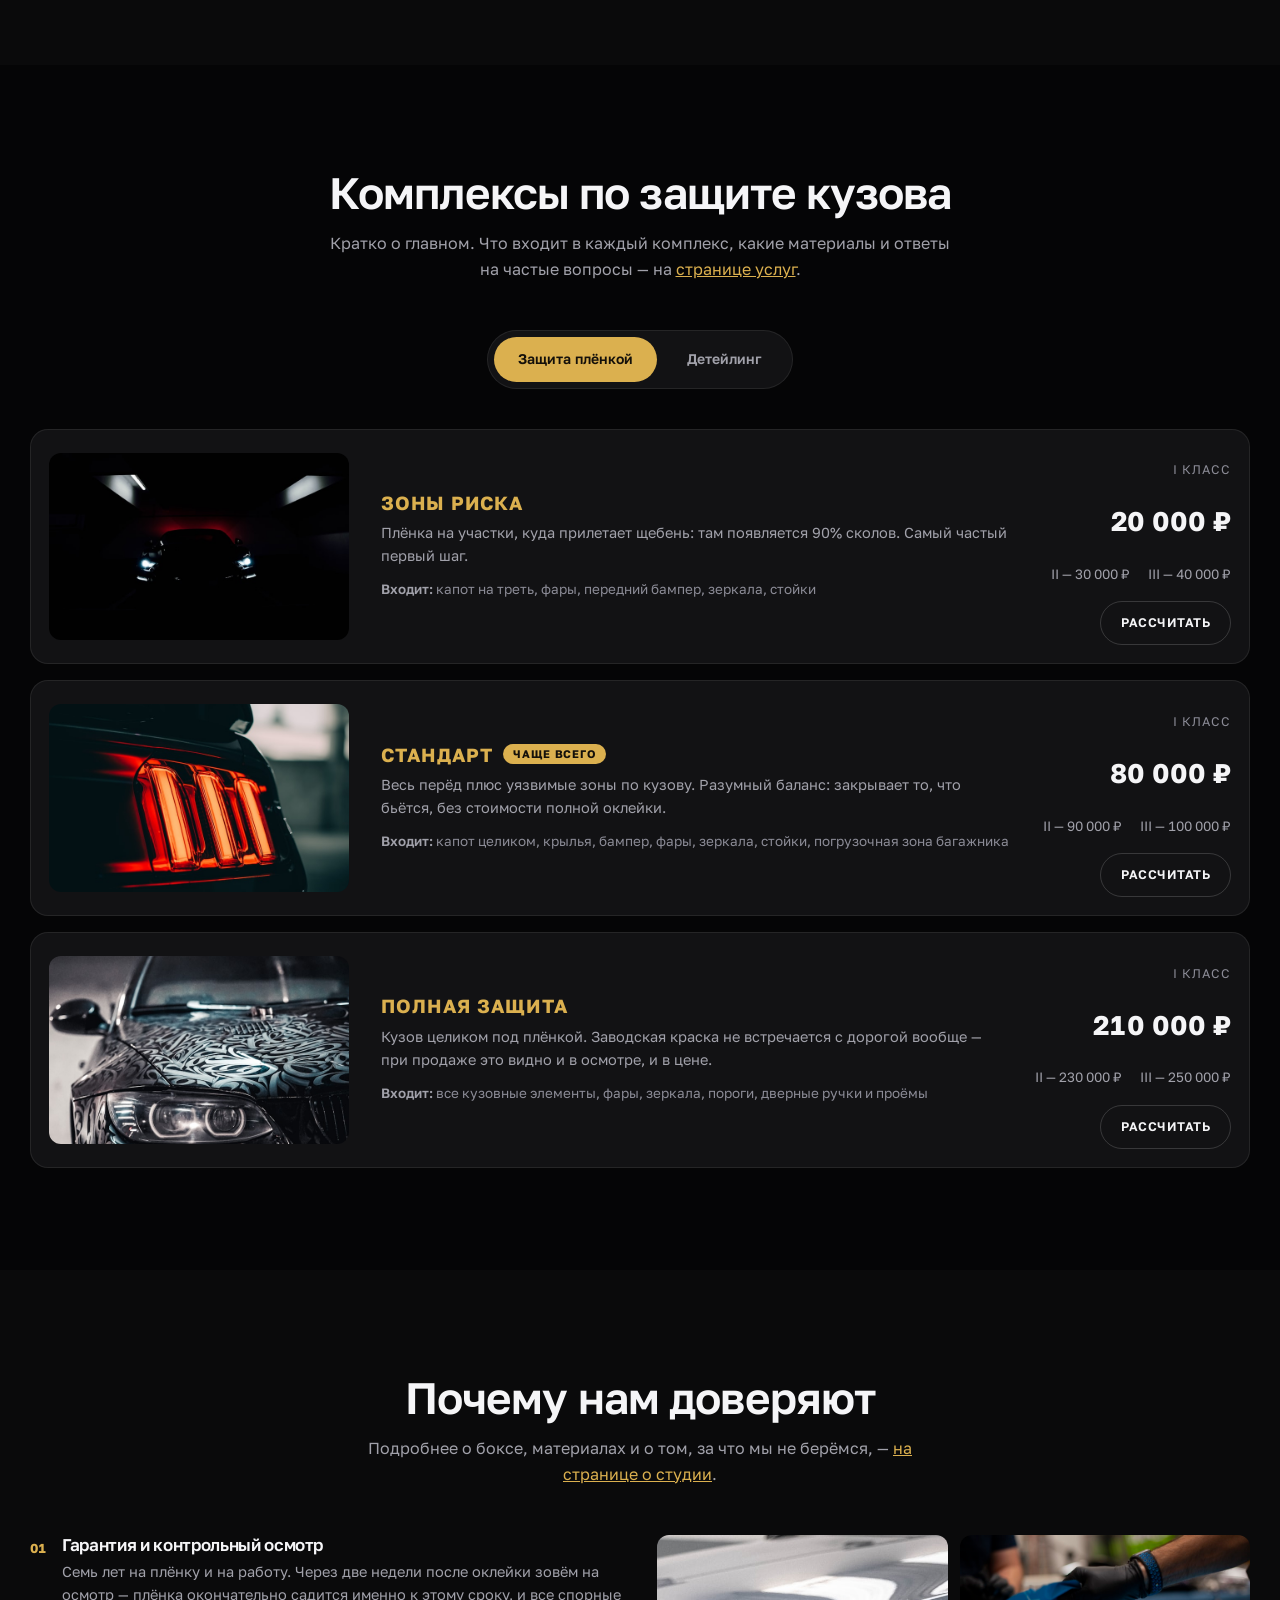
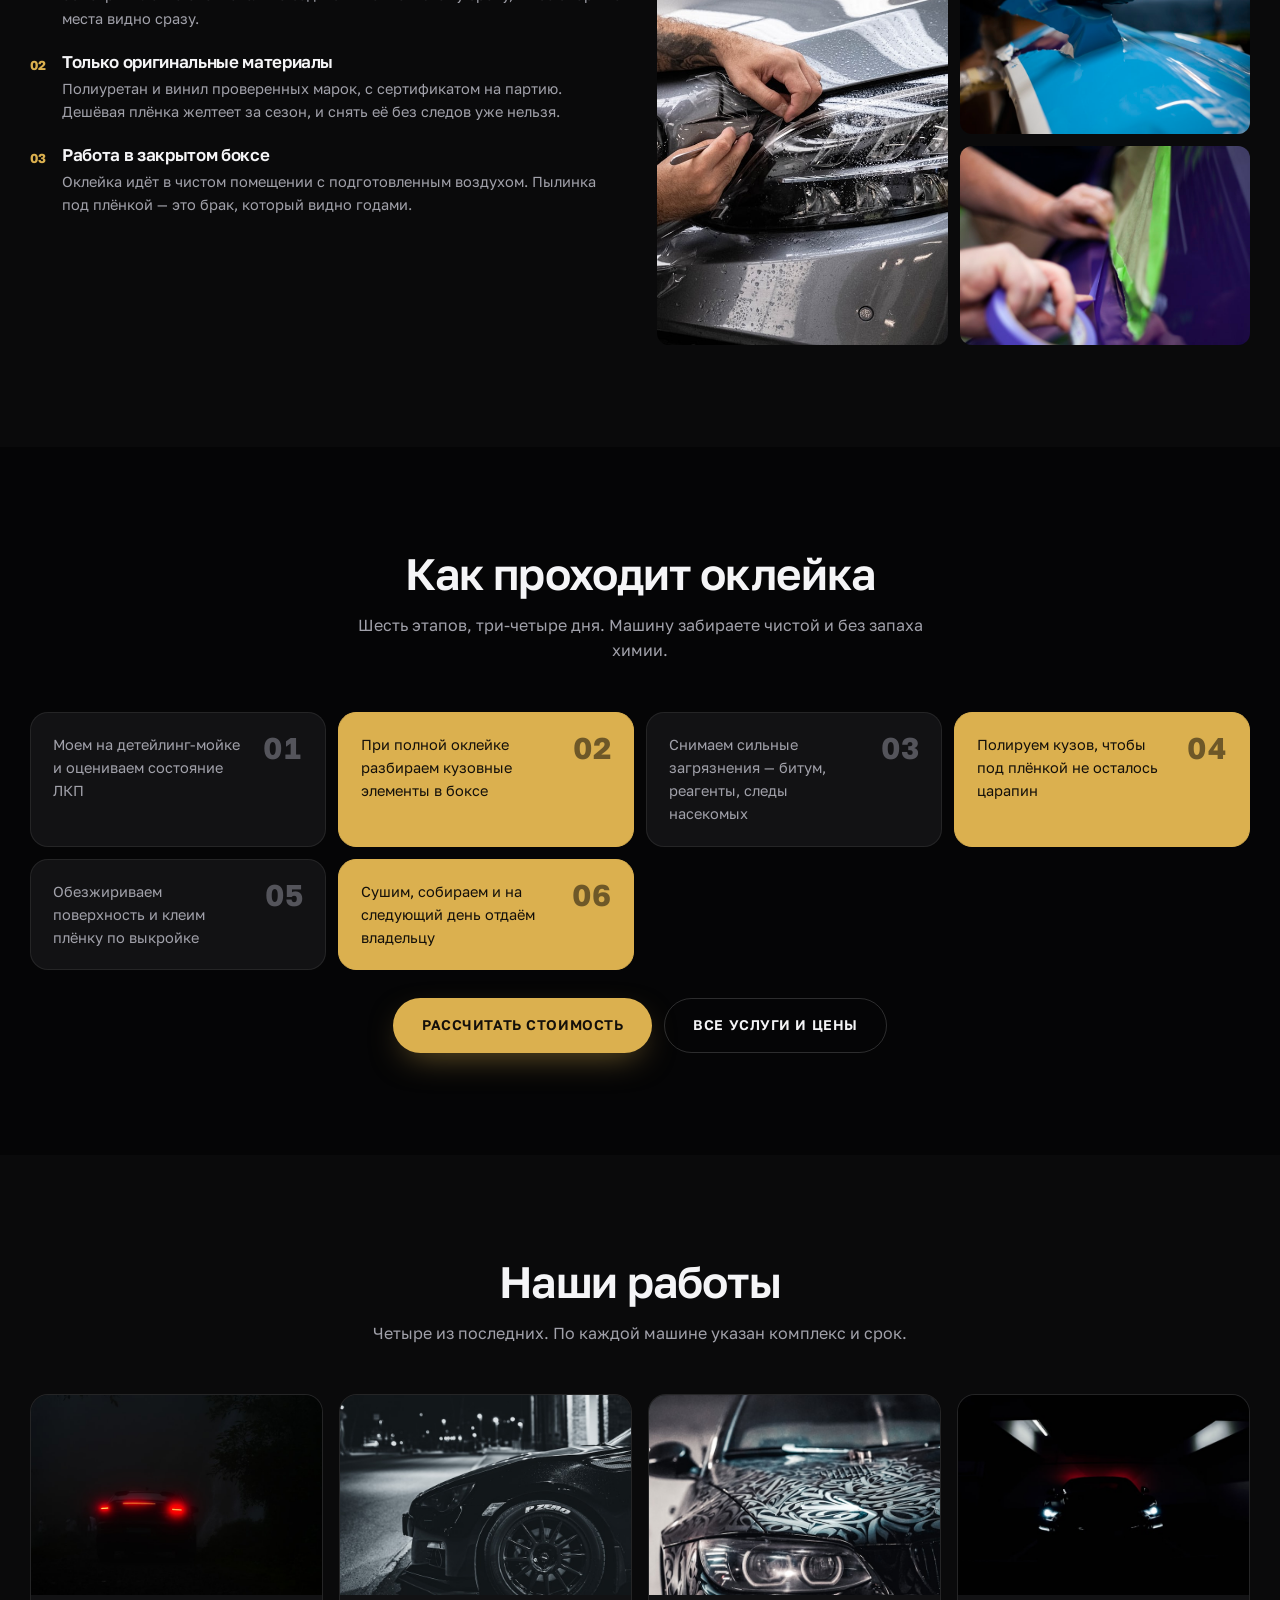
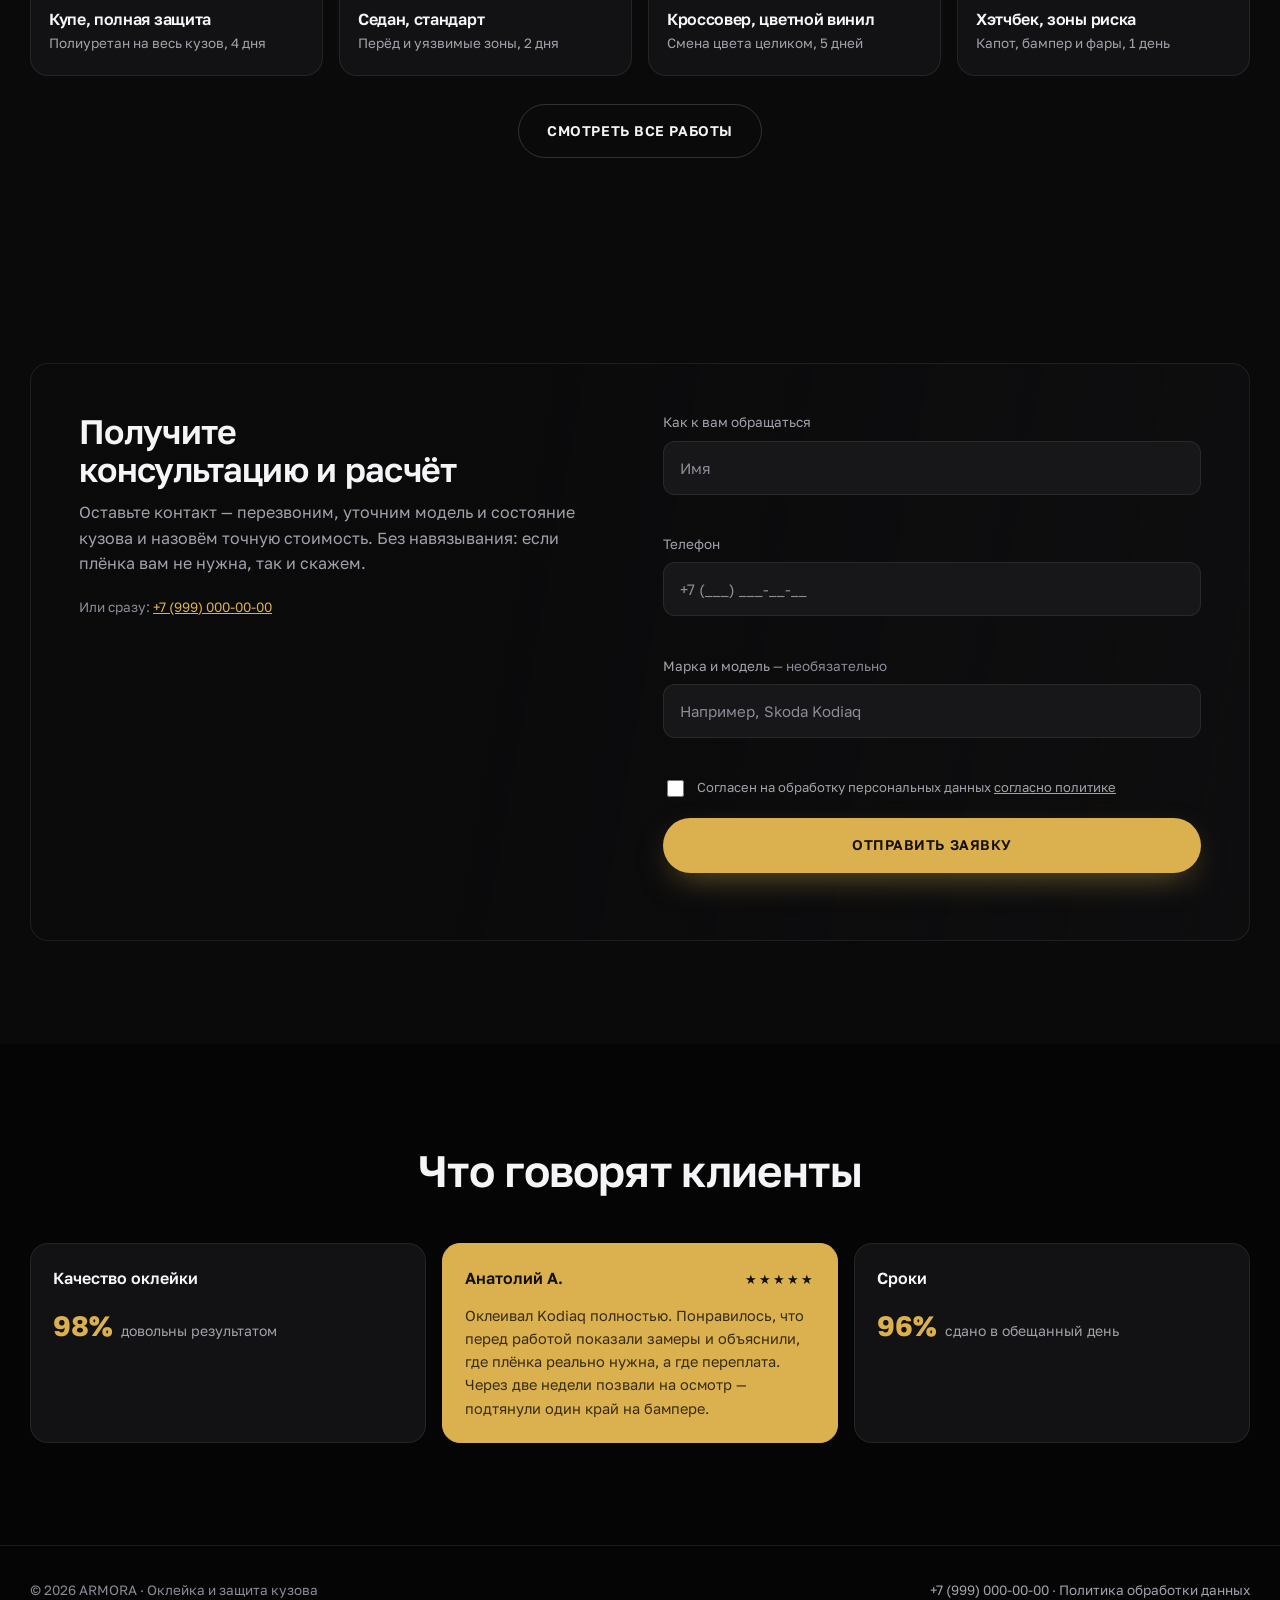
==== commit acd289d1: "Золотой акцент вместо малинового и пять страниц вместо одной Цвет заменён по просьбе заказчика. Побо" ====
--- a/index.html
+++ b/index.html
@@ -11,7 +11,7 @@
 <meta property="og:title" content="ARMORA — оклейка и защита кузова плёнкой">
 <meta property="og:description" content="Полиуретан и винил, гарантия 7 лет, расчёт стоимости за минуту.">
 
-<link rel="icon" href="data:image/svg+xml,%3Csvg xmlns='http://www.w3.org/2000/svg' viewBox='0 0 32 32'%3E%3Crect width='32' height='32' rx='8' fill='%230a0a0b'/%3E%3Cpath d='M16 5l9 3.4v7.2c0 5.2-3.6 9.6-9 11.4-5.4-1.8-9-6.2-9-11.4V8.4z' fill='none' stroke='%23ec0044' stroke-width='2.2' stroke-linejoin='round'/%3E%3C/svg%3E">
+<link rel="icon" href="data:image/svg+xml,%3Csvg xmlns='http://www.w3.org/2000/svg' viewBox='0 0 32 32'%3E%3Crect width='32' height='32' rx='8' fill='%230a0a0b'/%3E%3Cpath d='M16 5l9 3.4v7.2c0 5.2-3.6 9.6-9 11.4-5.4-1.8-9-6.2-9-11.4V8.4z' fill='none' stroke='%23dbb04f' stroke-width='2.2' stroke-linejoin='round'/%3E%3C/svg%3E">
 
 <link rel="preconnect" href="https://fonts.googleapis.com">
 <link rel="preconnect" href="https://fonts.gstatic.com" crossorigin>
@@ -35,11 +35,11 @@
     </button>
 
     <nav class="nav-links" id="navLinks" aria-label="Разделы сайта">
-      <a href="#calc">Расчёт</a>
-      <a href="#packages">Комплексы</a>
-      <a href="#process">Процесс</a>
-      <a href="#works">Работы</a>
-      <a href="#contact">Контакты</a>
+      <a href="index.html" aria-current="page">Главная</a>
+      <a href="services.html">Услуги</a>
+      <a href="works.html">Работы</a>
+      <a href="about.html">О студии</a>
+      <a href="contacts.html">Контакты</a>
     </nav>
 
     <a class="nav-phone" href="tel:+79990000000">+7 (999) 000-00-00</a>
@@ -123,6 +123,10 @@
     <div class="wrap">
       <div class="section-head reveal">
         <h2 class="section-title">Комплексы по защите кузова</h2>
+        <p class="section-sub">
+          Кратко о главном. Что входит в каждый комплекс, какие материалы и
+          ответы на частые вопросы — на <a href="services.html" style="color:var(--accent-text)">странице услуг</a>.
+        </p>
       </div>
 
       <div class="tabs reveal" role="tablist" aria-label="Виды услуг">
@@ -267,6 +271,10 @@
     <div class="wrap">
       <div class="section-head reveal">
         <h2 class="section-title">Почему нам доверяют</h2>
+        <p class="section-sub">
+          Подробнее о боксе, материалах и о том, за что мы не берёмся, —
+          <a href="about.html" style="color:var(--accent-text)">на странице о студии</a>.
+        </p>
       </div>
 
       <div class="trust reveal">
@@ -333,8 +341,9 @@
         <li class="step"><p>Сушим, собираем и на следующий день отдаём владельцу</p><span class="step-num">06</span></li>
       </ol>
 
-      <div style="text-align:center;margin-top:28px" class="reveal">
+      <div style="text-align:center;margin-top:28px;display:flex;gap:12px;justify-content:center;flex-wrap:wrap" class="reveal">
         <a class="btn btn-primary" href="#calc">Рассчитать стоимость</a>
+        <a class="btn btn-ghost" href="services.html">Все услуги и цены</a>
       </div>
     </div>
   </section>
@@ -344,6 +353,7 @@
     <div class="wrap">
       <div class="section-head reveal">
         <h2 class="section-title">Наши работы</h2>
+        <p class="section-sub">Четыре из последних. По каждой машине указан комплекс и срок.</p>
       </div>
 
       <div class="works reveal">
@@ -367,6 +377,10 @@
                alt="Тёмный автомобиль с включёнными фарами">
           <div class="work-body"><h3>Хэтчбек, зоны риска</h3><p>Капот, бампер и фары, 1 день</p></div>
         </article>
+      </div>
+
+      <div style="text-align:center;margin-top:28px" class="reveal">
+        <a class="btn btn-ghost" href="works.html">Смотреть все работы</a>
       </div>
     </div>
   </section>
--- a/css/style.css
+++ b/css/style.css
@@ -2,8 +2,8 @@
    ARMORA — оклейка и защита кузова.
 
    Реализация по мотивам концепта Татьяны Кирхеснер (Behance, «Landing Page
-   auto | Сайт оклейка авто»). Палитра снята пипеткой с макета: фон #0c0c0c,
-   акцент #ec0044.
+   auto | Сайт оклейка авто»). Тёмная основа взята с макета (#0c0c0c),
+   акцент заменён на золотой по просьбе заказчика.
 
    Ни фреймворков, ни сборки: только эти три файла. Страница должна
    открываться на телефоне в дороге, а не ждать мегабайты скриптов.
@@ -23,24 +23,21 @@
      карточке и 5.87:1 на фоне, оставаясь заметно тише основного текста. */
   --faint: #8b8b96;
 
-  --accent: #ec0044;
-  --accent-hot: #ff2a5f;
-  --accent-soft: rgba(236, 0, 68, 0.12);
-  --accent-line: rgba(236, 0, 68, 0.28);
-
-  /* Акцент бывает двух видов, и путать их нельзя.
-
-     --accent — заливка: кнопки, плашки, полоска прогресса. Как ТЕКСТ он
-     годится только крупным кеглем: на поверхности карточки даёт 4.14:1,
-     это ниже нормы 4.5 для обычного текста.
-
-     --accent-text — тот же цвет, осветлённый до 5.85:1 на карточке и
-     6.19:1 на фоне. Им набирается всё мелкое: надзаголовки, ссылки,
-     подписи. Разница на глаз почти незаметна, а читаемость другая. */
-  --accent-text: #ff4d75;
-
-  /* Тёмный текст на малиновой заливке: 4.51:1 против 4.1:1 у белого. */
-  --on-accent: #12000a;
+  --accent: #dbb04f;
+  --accent-hot: #ecc46a;
+  --accent-soft: rgba(219, 176, 79, 0.12);
+  --accent-line: rgba(219, 176, 79, 0.30);
+
+  /* Раньше акцент был малиновым, и его приходилось раздваивать: как текст
+     он давал 4.14:1 и не проходил норму, для мелкого кегля был нужен
+     осветлённый вариант. Золото такой проблемы не создаёт — 9.21:1 на
+     карточке и 9.74:1 на фоне, — поэтому оба токена указывают на один цвет.
+     Разделение оставлено, чтобы не переписывать правила и чтобы смена
+     акцента в будущем снова была возможна одной строкой. */
+  --accent-text: #dbb04f;
+
+  /* Тёмный текст на золотой заливке: 9.33:1. */
+  --on-accent: #14100a;
 
   --border: rgba(255, 255, 255, 0.08);
   --border-strong: rgba(255, 255, 255, 0.16);
@@ -56,6 +53,12 @@
 }
 
 *, *::before, *::after { box-sizing: border-box; }
+
+/* Атрибут hidden обязан скрывать — без этой строки он не работает.
+   Браузер задаёт для него display:none в своей таблице стилей, а любое
+   авторское правило display перебивает её целиком. У кнопки .btn стоит
+   inline-flex, и «Назад» оставался виден на первом шаге калькулятора. */
+[hidden] { display: none !important; }
 
 html { scroll-behavior: smooth; }
 
@@ -149,7 +152,7 @@
 .btn-primary {
   background: var(--accent);
   color: var(--on-accent);
-  box-shadow: 0 12px 34px -12px rgba(236, 0, 68, 0.75);
+  box-shadow: 0 12px 34px -12px rgba(219, 176, 79, 0.55);
 }
 .btn-primary:hover { background: var(--accent-hot); transform: translateY(-2px); }
 
@@ -231,14 +234,16 @@
   overflow: hidden;
 }
 
-/* Свечение под машиной — то самое красное зарево из макета.
-   Радиальный градиент, а не картинка: масштабируется без веса. */
+/* Свечение под машиной — зарево из макета, в золоте вместо малинового.
+   Радиальный градиент, а не картинка: масштабируется без веса и меняет
+   цвет вместе с акцентом. Плотность ниже, чем была: золото само по себе
+   светлее, и при 0.30 фон уходил в грязно-жёлтый. */
 .hero::before {
   content: '';
   position: absolute;
   inset: -20% -10% auto -10%;
   height: 120%;
-  background: radial-gradient(60% 55% at 70% 45%, rgba(236, 0, 68, 0.30), transparent 70%);
+  background: radial-gradient(60% 55% at 70% 45%, rgba(219, 176, 79, 0.22), transparent 70%);
   pointer-events: none;
 }
 
@@ -531,7 +536,7 @@
 /* Чередование, как в макете: часть шагов залита акцентом. */
 .step:nth-child(2n) { background: var(--accent); border-color: var(--accent); color: var(--on-accent); }
 /* На малиновом номер задаётся своей прозрачностью: 0.45 давало 2.93:1. */
-.step:nth-child(2n) .step-num { color: rgba(18, 0, 10, 0.58); opacity: 1; }
+.step:nth-child(2n) .step-num { color: rgba(20, 16, 10, 0.55); opacity: 1; }
 
 .step p { margin: 0; font-size: 14.5px; }
 .step:not(:nth-child(2n)) p { color: var(--muted); }
@@ -631,7 +636,7 @@
   padding: 22px;
 }
 .review--accent { background: var(--accent); border-color: var(--accent); color: var(--on-accent); }
-.review--accent .review-text { color: rgba(18, 0, 10, 0.82); }
+.review--accent .review-text { color: rgba(20, 16, 10, 0.82); }
 
 .review-top { display: flex; justify-content: space-between; gap: 12px; align-items: center; margin-bottom: 12px; }
 .review-name { font-weight: 600; }
@@ -710,3 +715,143 @@
   }
   .js .reveal { opacity: 1; transform: none; }
 }
+
+/* ── Внутренние страницы ──────────────────────────────────────────────────── */
+
+/* Шапка внутренней страницы: тот же приём, что в герое, но тише — на
+   внутренних страницах главный герой уже не нужен, нужен ориентир. */
+.page-head {
+  position: relative;
+  padding: clamp(96px, 12vw, 140px) 0 clamp(36px, 5vw, 56px);
+  overflow: hidden;
+}
+.page-head::before {
+  content: '';
+  position: absolute;
+  inset: -40% -10% auto -10%;
+  height: 150%;
+  background: radial-gradient(50% 60% at 20% 30%, rgba(219, 176, 79, 0.14), transparent 70%);
+  pointer-events: none;
+}
+.page-head > .wrap { position: relative; }
+.page-head h1 {
+  font-size: clamp(28px, 5vw, 48px);
+  margin: 14px 0 16px;
+  text-wrap: balance;
+}
+.page-head p { color: var(--muted); max-width: 62ch; margin: 0; }
+
+/* Хлебные крошки: на многостраничнике человек должен понимать, где он. */
+.crumbs { font-size: 13.5px; color: var(--faint); }
+.crumbs a { color: var(--muted); text-decoration: none; }
+.crumbs a:hover { color: var(--accent); }
+.crumbs span { margin: 0 8px; }
+
+/* Текущий раздел в меню подсвечен — иначе на пятой странице теряешься. */
+.nav-links a[aria-current='page'] { color: var(--accent); font-weight: 600; }
+
+/* ── Материалы (страница услуг) ───────────────────────────────────────────── */
+
+.matrix { width: 100%; border-collapse: collapse; font-size: 14.5px; }
+.matrix th, .matrix td { padding: 14px 16px; border-bottom: 1px solid var(--border); text-align: left; }
+.matrix th {
+  color: var(--faint);
+  font-weight: 500;
+  font-size: 12.5px;
+  text-transform: uppercase;
+  letter-spacing: 0.06em;
+}
+.matrix td { color: var(--muted); }
+.matrix td:first-child { color: var(--text); font-weight: 600; }
+.matrix td:not(:first-child) { font-variant-numeric: tabular-nums; }
+.matrix tr:last-child td { border-bottom: 0; }
+.table-scroll { overflow-x: auto; }
+
+/* ── Вопросы и ответы ─────────────────────────────────────────────────────── */
+
+.faq { display: grid; gap: 10px; }
+.faq details {
+  background: var(--surface);
+  border: 1px solid var(--border);
+  border-radius: var(--radius-sm);
+  padding: 0 20px;
+  transition: border-color var(--t);
+}
+.faq details[open] { border-color: var(--accent-line); }
+.faq summary {
+  cursor: pointer;
+  padding: 18px 0;
+  font-weight: 600;
+  list-style: none;
+  display: flex;
+  justify-content: space-between;
+  gap: 16px;
+  align-items: center;
+}
+.faq summary::-webkit-details-marker { display: none; }
+.faq summary::after {
+  content: '';
+  flex: 0 0 auto;
+  width: 10px;
+  height: 10px;
+  border-right: 2px solid var(--accent);
+  border-bottom: 2px solid var(--accent);
+  transform: rotate(45deg);
+  transition: transform var(--t);
+}
+.faq details[open] summary::after { transform: rotate(-135deg); }
+.faq p { color: var(--muted); margin: 0 0 18px; font-size: 14.5px; }
+
+/* ── Команда и контакты ───────────────────────────────────────────────────── */
+
+.people { display: grid; grid-template-columns: repeat(auto-fit, minmax(220px, 1fr)); gap: 16px; }
+.person {
+  background: var(--surface);
+  border: 1px solid var(--border);
+  border-radius: var(--radius);
+  padding: 22px;
+}
+.person h3 { font-size: 17px; margin-bottom: 4px; }
+.person .role { color: var(--accent-text); font-size: 13px; margin: 0 0 10px; }
+.person p { color: var(--muted); font-size: 14px; margin: 0; }
+
+.contact-grid { display: grid; grid-template-columns: repeat(auto-fit, minmax(230px, 1fr)); gap: 16px; }
+.contact-card {
+  background: var(--surface);
+  border: 1px solid var(--border);
+  border-radius: var(--radius);
+  padding: 22px;
+}
+.contact-card .label {
+  color: var(--faint);
+  font-size: 12.5px;
+  text-transform: uppercase;
+  letter-spacing: 0.06em;
+  margin: 0 0 8px;
+}
+.contact-card .value { font-size: 18px; font-weight: 600; text-decoration: none; }
+.contact-card a.value:hover { color: var(--accent); }
+.contact-card p { color: var(--muted); font-size: 14px; margin: 8px 0 0; }
+
+/* Карта не подключена: чужой скрипт тянет мегабайты и ставит куки без
+   спроса. Вместо неё — честная плашка с адресом и ссылкой наружу. */
+.map-stub {
+  border: 1px dashed var(--border-strong);
+  border-radius: var(--radius);
+  padding: clamp(28px, 6vw, 56px);
+  text-align: center;
+  background: var(--surface);
+}
+.map-stub p { color: var(--muted); margin: 0 0 16px; }
+
+/* Подпись для скринридера: видящий понимает таблицу из текста рядом,
+   слушающий — нет, а таблица без подписи в озвучке повисает в воздухе. */
+.visually-hidden {
+  position: absolute;
+  width: 1px; height: 1px;
+  margin: -1px; padding: 0;
+  overflow: hidden;
+  clip: rect(0 0 0 0);
+  white-space: nowrap;
+  border: 0;
+}
